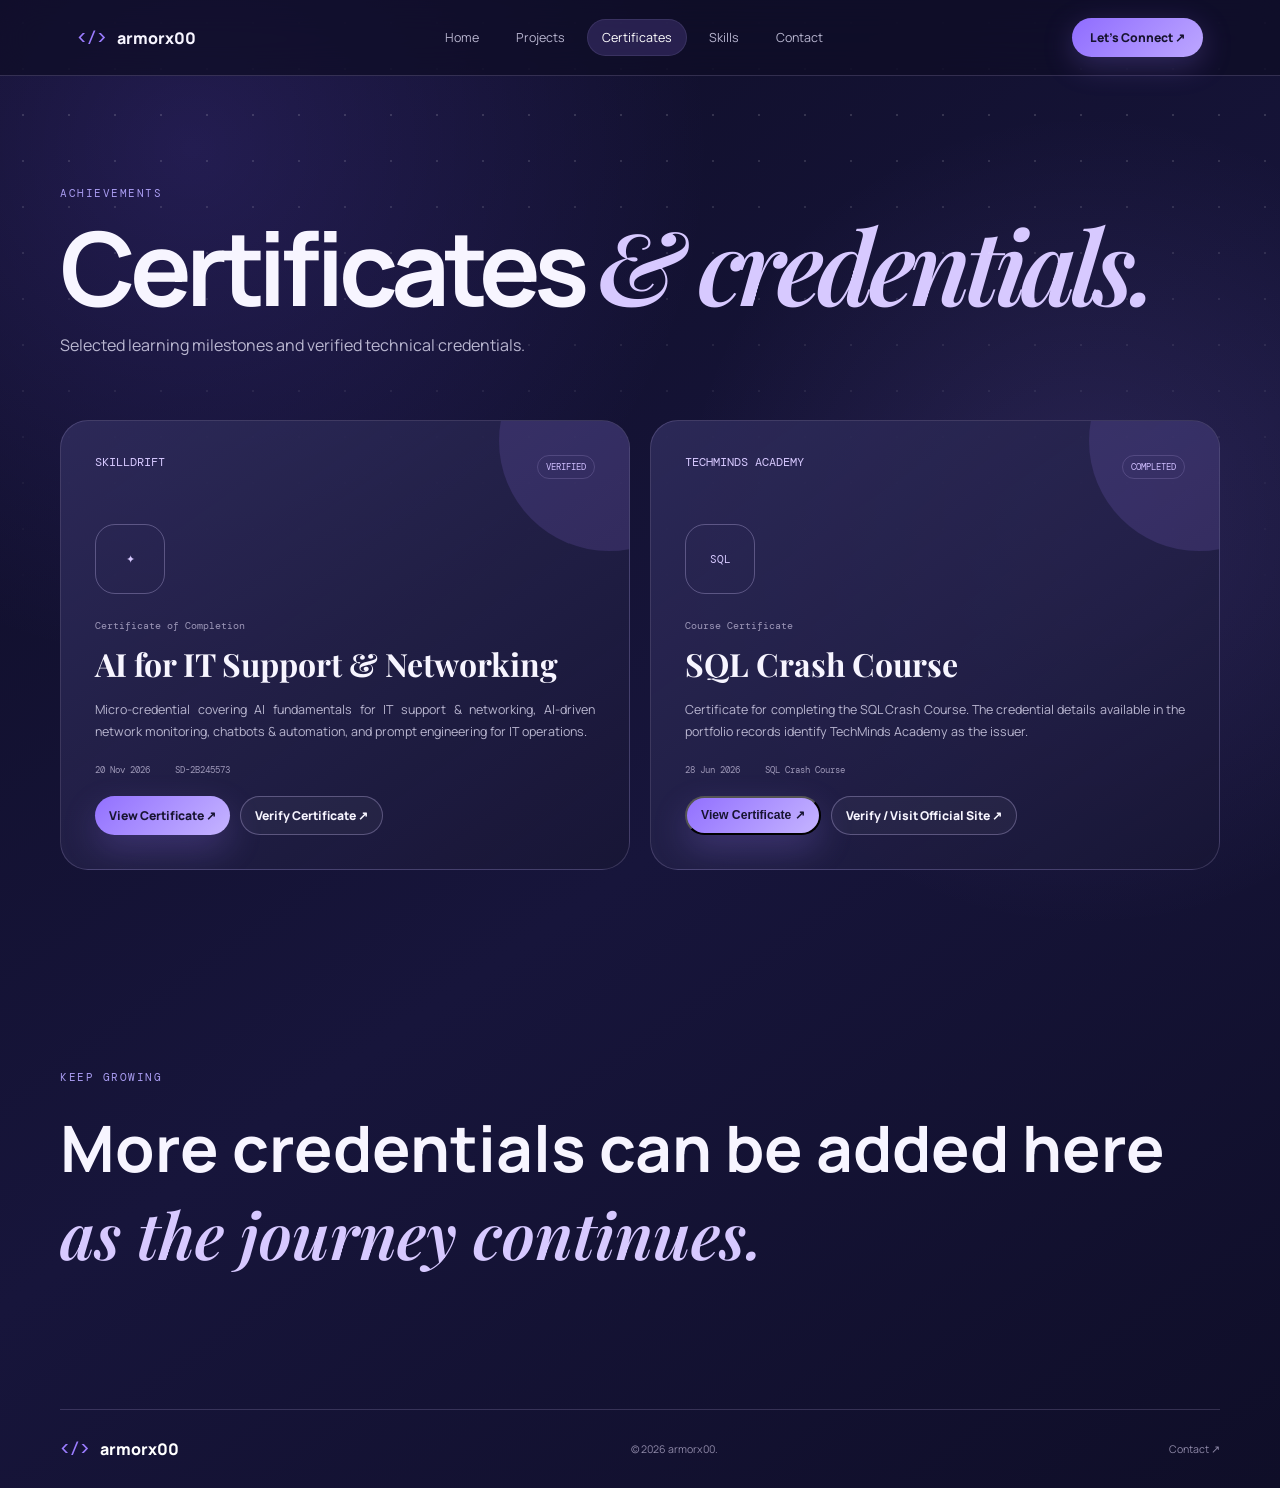
==== certificates.html @ 74522309 "Connect certificate preview to image file" ====
<!DOCTYPE html>
<html lang="en"><head><meta charset="UTF-8"><meta name="viewport" content="width=device-width, initial-scale=1.0"><title>Certificates — armorx00</title><link rel="preconnect" href="https://fonts.googleapis.com"><link rel="preconnect" href="https://fonts.gstatic.com" crossorigin><link href="https://fonts.googleapis.com/css2?family=DM+Mono:wght@400;500&family=Manrope:wght@400;500;600;700;800&family=Playfair+Display:wght@600;700&display=swap" rel="stylesheet"><link rel="stylesheet" href="style.css"><style>.cert-actions{display:flex;flex-wrap:wrap;gap:10px;margin-top:18px}.cert-actions .button{margin:0}</style></head>
<body><header class="site-header"><a class="brand" href="index.html"><span class="brand-mark">&lt;/&gt;</span><span>armorx00</span></a><button class="menu-toggle" aria-label="Open menu">☰</button><nav class="nav"><a href="index.html">Home</a><a href="projects.html">Projects</a><a class="active" href="certificates.html">Certificates</a><a href="skills.html">Skills</a><a href="contact.html">Contact</a></nav><a class="header-cta" href="contact.html">Let's Connect ↗</a></header>
<main><section class="page-hero page-shell"><div class="section-label">ACHIEVEMENTS</div><h1>Certificates <em>&amp; credentials.</em></h1><p>Selected learning milestones and verified technical credentials.</p></section>
<section class="cert-grid page-shell">
<article class="cert-card reveal"><div class="cert-brand">SKILLDRIFT <span>VERIFIED</span></div><div class="cert-seal">✦</div><small>Certificate of Completion</small><h2>AI for IT Support &amp; Networking</h2><p>Micro-credential covering AI fundamentals for IT support &amp; networking, AI-driven network monitoring, chatbots &amp; automation, and prompt engineering for IT operations.</p><div class="cert-meta"><span>20 Nov 2026</span><span>SD-2B245573</span></div><div class="cert-actions"><a class="button primary small" href="certificates/skilldrift-ai-it-support-networking.svg" target="_blank" rel="noopener">View Certificate ↗</a><a class="button ghost small" href="https://certificate.skilldrift.ai/verify/SD-2B245573" target="_blank" rel="noopener">Verify Certificate ↗</a></div></article>
<article class="cert-card reveal"><div class="cert-brand">TECHMINDS ACADEMY <span>COMPLETED</span></div><div class="cert-seal">SQL</div><small>Course Certificate</small><h2>SQL Crash Course</h2><p>Certificate for completing the SQL Crash Course. The credential details available in the portfolio records identify TechMinds Academy as the issuer.</p><div class="cert-meta"><span>28 Jun 2026</span><span>SQL Crash Course</span></div><div class="cert-actions"><button class="button primary small" type="button" onclick="alert('The original SQL certificate image is not stored in this repository yet. Please upload the certificate image to the portfolio repository to enable the image viewer.')">View Certificate ↗</button><a class="button ghost small" href="https://www.hackerrank.com/" target="_blank" rel="noopener">Verify / Visit Official Site ↗</a></div></article>
</section>
<section class="note page-shell reveal"><div class="section-label">KEEP GROWING</div><h2>More credentials can be added here<br><em>as the journey continues.</em></h2></section></main>
<footer class="footer"><a class="brand" href="index.html"><span class="brand-mark">&lt;/&gt;</span><span>armorx00</span></a><span>© 2026 armorx00.</span><a href="contact.html">Contact ↗</a></footer><script src="script.js"></script></body></html>
---- style.css ----
:root{--bg:#11102b;--bg2:#17163a;--panel:rgba(39,37,76,.58);--panel2:#222047;--text:#f7f5ff;--muted:#b9b6d0;--purple:#9b7cff;--lav:#d7c9ff;--line:rgba(215,201,255,.18);--shadow:0 24px 80px rgba(5,4,25,.35);--serif:"Playfair Display",serif;--sans:"Manrope",sans-serif;--mono:"DM Mono",monospace}*{box-sizing:border-box;margin:0;padding:0}html{scroll-behavior:smooth}body{font-family:var(--sans);color:var(--text);background:radial-gradient(circle at 15% 10%,rgba(122,92,255,.18),transparent 30%),radial-gradient(circle at 85% 35%,rgba(174,143,255,.12),transparent 28%),linear-gradient(145deg,#0e0d26 0%,#17153b 55%,#0f0e28 100%);min-height:100vh;overflow-x:hidden}body:before{content:"";position:fixed;inset:0;pointer-events:none;opacity:.25;background-image:radial-gradient(circle,rgba(255,255,255,.7) 1px,transparent 1px);background-size:46px 46px;mask-image:linear-gradient(to bottom,black,transparent 70%)}a{color:inherit;text-decoration:none}.site-header{position:sticky;top:0;z-index:50;height:76px;padding:0 clamp(22px,6vw,86px);display:flex;align-items:center;justify-content:space-between;background:rgba(14,13,38,.72);backdrop-filter:blur(20px);border-bottom:1px solid var(--line)}.brand{display:flex;gap:10px;align-items:center;font-weight:800;font-size:1rem}.brand-mark{color:var(--purple);font-family:var(--mono);font-weight:500}.nav{display:flex;gap:7px;align-items:center}.nav a{padding:10px 15px;border-radius:999px;font-size:.78rem;color:var(--muted);transition:.25s}.nav a:hover,.nav a.active{color:#fff;background:rgba(157,124,255,.18);box-shadow:inset 0 0 0 1px rgba(215,201,255,.1)}.header-cta{font-size:.76rem;padding:11px 18px;border-radius:999px;background:linear-gradient(135deg,#8f6cff,#bda7ff);color:#16132f;font-weight:800;box-shadow:0 8px 30px rgba(155,124,255,.25)}.menu-toggle{display:none;background:none;border:0;color:white;font-size:1.3rem}.page-shell{width:min(1160px,calc(100% - 44px));margin-inline:auto}.hero{min-height:calc(100vh - 76px);display:grid;grid-template-columns:1fr .9fr;align-items:center;gap:70px;padding-block:80px;position:relative}.eyebrow,.section-label{font-family:var(--mono);letter-spacing:.14em;color:#a99cf1;font-size:.68rem}.hero h1{font-size:clamp(4rem,8vw,7.2rem);line-height:.86;letter-spacing:-.07em;margin:20px 0}.hero h1 span{color:#fff}.hero h1 em,.page-hero h1 em,h2 em{font-family:var(--serif);font-style:italic;color:var(--lav);font-weight:600}.role{font-size:1.05rem;font-weight:700;margin-bottom:18px}.role span{color:var(--purple);padding:0 8px}.lead{max-width:570px;color:var(--muted);line-height:1.8;font-size:.95rem;text-align:justify}.actions{display:flex;gap:12px;margin-top:28px}.button{display:inline-flex;align-items:center;justify-content:center;gap:8px;padding:13px 20px;border-radius:999px;font-size:.76rem;font-weight:800}.button.primary{background:linear-gradient(135deg,#9270ff,#c5b4ff);color:#171431;box-shadow:0 14px 35px rgba(155,124,255,.24)}.button.ghost{border:1px solid rgba(215,201,255,.3);background:rgba(255,255,255,.04)}.button.small{padding:10px 14px}.social-row{display:flex;gap:20px;margin-top:32px;font-family:var(--mono);font-size:.68rem;color:#9f9ab8}.social-row a:hover{color:var(--lav)}.hero-visual{position:relative;min-height:620px;display:flex;align-items:center;justify-content:center}.photo-frame{width:min(430px,82%);aspect-ratio:3/4;border-radius:48% 48% 18% 18%;position:relative;overflow:hidden;border:1px solid rgba(215,201,255,.3);background:#27244c;box-shadow:var(--shadow);z-index:2}.photo-frame:after{content:"";position:absolute;inset:0;background:linear-gradient(180deg,transparent 55%,rgba(17,16,43,.35));}.photo-frame img{width:100%;height:100%;object-fit:cover;display:block}.photo-glow{position:absolute;inset:-15%;background:radial-gradient(circle,rgba(164,131,255,.5),transparent 58%);filter:blur(30px);z-index:-1}.code-card{position:absolute;right:0;bottom:80px;width:320px;padding:20px;background:rgba(22,21,53,.92);border:1px solid rgba(157,124,255,.55);border-radius:18px;box-shadow:var(--shadow);z-index:3}.window-dots{display:flex;gap:6px;margin-bottom:14px}.window-dots i{width:7px;height:7px;border-radius:50%;background:#8f87ae}.code-card pre{font-family:var(--mono);font-size:.65rem;line-height:1.8;color:#b9b6d0;white-space:pre-wrap}.code-card pre span{color:#a98cff}.code-card pre b{color:#d9cfff;font-weight:500}.decor{position:absolute;border:1px solid rgba(187,160,255,.35);border-radius:50%;z-index:1}.decor-a{width:180px;height:180px;left:3%;top:12%}.decor-b{width:100px;height:100px;right:5%;top:10%}.stats{display:grid;grid-template-columns:repeat(4,1fr);border:1px solid var(--line);background:rgba(36,34,72,.52);border-radius:22px;padding:23px 30px;box-shadow:var(--shadow)}.stats div{padding:4px 25px;border-right:1px solid var(--line)}.stats div:last-child{border:0}.stats strong{display:block;font-size:1.8rem;color:#fff}.stats span{font-size:.7rem;color:var(--muted)}.intro,.feature,.cta-band{padding-block:130px}.intro-grid{display:grid;grid-template-columns:.9fr 1.1fr;gap:80px;margin-top:38px}.intro h2,.section-heading h2{font-size:clamp(2.5rem,5vw,4.6rem);line-height:1;letter-spacing:-.05em}.copy{max-width:650px}.copy p{color:var(--muted);line-height:1.9;margin-bottom:18px;text-align:justify}.text-link{font-family:var(--mono);font-size:.7rem;color:var(--lav);display:inline-block;margin-top:10px}.section-heading{display:flex;justify-content:space-between;align-items:end;margin:25px 0 30px}.project-preview-grid{display:grid;grid-template-columns:1.2fr 1fr 1fr;gap:15px}.project-card{position:relative;min-height:290px;padding:26px;border:1px solid var(--line);border-radius:25px;background:linear-gradient(145deg,rgba(43,40,83,.8),rgba(27,25,59,.6));display:flex;flex-direction:column;justify-content:space-between;overflow:hidden;transition:.3s}.project-card:hover,.project-large:hover,.cert-card:hover,.skill-box:hover{transform:translateY(-5px);border-color:rgba(183,153,255,.5)}.project-card.featured{background:radial-gradient(circle at 90% 20%,rgba(143,108,255,.22),transparent 35%),linear-gradient(145deg,rgba(48,44,94,.9),rgba(25,23,57,.75))}.project-icon,.project-symbol{font-family:var(--mono);font-size:1.8rem;color:var(--lav)}.project-card small,.project-main small{font-family:var(--mono);font-size:.6rem;color:#a59bd2;letter-spacing:.12em}.project-card h3{font-size:1.15rem;margin:10px 0}.project-card p,.project-large p{color:var(--muted);font-size:.8rem;line-height:1.7;text-align:justify}.circle-link{width:38px;height:38px;border:1px solid var(--line);border-radius:50%;display:grid;place-items:center;color:var(--lav);transition:.25s}.circle-link:hover{background:var(--lav);color:#171431}.project-card .circle-link{position:absolute;right:22px;top:22px}.cta-band{border-top:1px solid var(--line);border-bottom:1px solid var(--line);display:flex;align-items:end;justify-content:space-between;gap:30px}.cta-band h2{font-size:clamp(2.5rem,5vw,4.5rem);line-height:1}.page-hero{padding-top:110px;padding-bottom:60px}.page-hero h1{font-size:clamp(3.3rem,8vw,6.5rem);line-height:.9;letter-spacing:-.06em;margin:18px 0}.page-hero p{max-width:620px;color:var(--muted);line-height:1.8;text-align:justify}.projects-list{padding-bottom:120px}.project-large{display:grid;grid-template-columns:60px 90px 1fr 70px;gap:22px;align-items:center;padding:28px 20px;border-top:1px solid var(--line);transition:.3s}.project-large:last-child{border-bottom:1px solid var(--line)}.project-number{font-family:var(--mono);font-size:.68rem;color:#80799e}.project-symbol{font-size:2rem}.project-main h2{font-size:1.35rem;margin:7px 0}.project-action{justify-self:end}.tags{display:flex;flex-wrap:wrap;gap:6px;margin-top:15px}.tags span{font-family:var(--mono);font-size:.58rem;padding:6px 9px;border:1px solid var(--line);border-radius:999px;color:#c8c2dd}.cert-grid{display:grid;grid-template-columns:repeat(2,1fr);gap:20px;padding-bottom:120px}.cert-card{position:relative;min-height:430px;padding:34px;border:1px solid var(--line);border-radius:28px;background:linear-gradient(145deg,rgba(47,44,92,.88),rgba(24,22,53,.8));transition:.3s;overflow:hidden}.cert-card:after{content:"";position:absolute;width:220px;height:220px;border-radius:50%;background:rgba(160,129,255,.15);right:-90px;top:-90px}.cert-brand{font-family:var(--mono);font-size:.72rem;color:var(--lav);display:flex;justify-content:space-between}.cert-brand span{font-size:.55rem;border:1px solid var(--line);padding:5px 8px;border-radius:999px}.cert-seal{margin:45px 0 18px;width:70px;height:70px;border:1px solid rgba(215,201,255,.3);border-radius:20px;display:grid;place-items:center;color:var(--lav);font-family:var(--mono);font-size:.7rem}.cert-card small{color:#9d97b8;font-family:var(--mono);font-size:.6rem}.cert-card h2{font-family:var(--serif);font-size:2rem;margin:8px 0 14px}.cert-card p{color:var(--muted);font-size:.78rem;line-height:1.8;max-width:580px;text-align:justify}.cert-meta{display:flex;gap:25px;color:#9e98b8;font-family:var(--mono);font-size:.58rem;margin:20px 0}.note{padding:80px 0 130px}.note h2{font-size:clamp(2.4rem,5vw,4.4rem);margin-top:20px}.note p{max-width:650px;color:var(--muted);line-height:1.8;margin-top:18px;text-align:justify}.skills-layout{display:grid;grid-template-columns:1.4fr .7fr;gap:70px;padding-bottom:120px}.skill-grid{display:grid;grid-template-columns:repeat(3,1fr);gap:10px;margin-top:25px}.skill-box{min-height:100px;padding:18px;border:1px solid var(--line);border-radius:17px;background:rgba(39,37,76,.55);display:flex;flex-direction:column;justify-content:space-between;font-size:.76rem;transition:.25s}.skill-box span{font-family:var(--mono);color:var(--purple);font-size:.75rem}.hobby-list{margin-top:25px;display:grid;gap:10px}.hobby-list>div{padding:18px;border:1px solid var(--line);border-radius:17px;background:rgba(39,37,76,.45);display:grid;grid-template-columns:45px 1fr;align-items:center}.hobby-list span{grid-row:span 2;font-size:1.3rem}.hobby-list h3{font-size:.82rem}.hobby-list p{font-size:.68rem;color:var(--muted);margin-top:4px}.contact-layout{display:grid;grid-template-columns:minmax(280px,.7fr) minmax(0,1.5fr);gap:60px;padding-bottom:130px}.contact-copy{padding-top:25px}.contact-item{display:flex;gap:18px;margin-bottom:38px}.contact-item>span{width:38px;height:38px;border:1px solid var(--line);border-radius:50%;display:grid;place-items:center;color:var(--lav)}.contact-item small{font-family:var(--mono);font-size:.58rem;color:#9d96ba;display:block;margin-bottom:7px}.contact-item p,.contact-item a{font-size:.85rem;color:#e8e4f5}.form-card{border:1px solid var(--line);border-radius:25px;padding:28px;background:rgba(36,34,72,.55);width:100%;min-width:0}.form-card h2{font-family:var(--serif);font-size:2rem;margin-bottom:18px}.form-card iframe{display:block;width:100%;min-height:820px;height:820px;border:0;border-radius:15px;background:#fff}.footer{width:min(1160px,calc(100% - 44px));margin:auto;padding:28px 0;display:flex;justify-content:space-between;align-items:center;border-top:1px solid var(--line);font-size:.66rem;color:#8f89a8}.footer .brand{color:#fff}.reveal{opacity:0;transform:translateY(20px);transition:opacity .7s ease,transform .7s ease}.reveal.visible{opacity:1;transform:none}@media(max-width:900px){.page-shell{width:min(100% - 36px,1160px)}.site-header{padding-inline:22px}.nav{gap:0}.header-cta{display:none}.hero{grid-template-columns:1fr;min-height:auto;padding-block:80px}.hero-visual{min-height:520px}.stats{grid-template-columns:repeat(2,1fr);gap:12px}.stats div:nth-child(2){border-right:0}.stats div{padding:12px 18px}.intro-grid,.contact-layout,.skills-layout{grid-template-columns:1fr;gap:40px}.project-preview-grid{grid-template-columns:1fr 1fr}.cert-grid{grid-template-columns:1fr}.skill-grid{grid-template-columns:repeat(3,1fr)}}@media(max-width:680px){.page-shell{width:calc(100% - 28px)}.site-header{height:64px}.menu-toggle{display:block}.nav{position:absolute;top:64px;left:12px;right:12px;display:none;flex-direction:column;align-items:stretch;padding:10px;background:rgba(19,18,48,.97);border:1px solid var(--line);border-radius:18px;box-shadow:var(--shadow)}.nav.open{display:flex}.nav a{text-align:center}.hero{padding-top:60px}.hero h1{font-size:clamp(3.3rem,18vw,5.2rem)}.hero-visual{min-height:450px}.photo-frame{width:72%;}.code-card{width:240px;right:-5px;bottom:45px}.code-card pre{font-size:.52rem}.decor-a{width:120px;height:120px}.decor-b{width:70px;height:70px}.stats{grid-template-columns:1fr 1fr;padding:16px}.stats div{border-right:0;border-bottom:1px solid var(--line)}.stats div:nth-last-child(-n+2){border-bottom:0}.intro,.feature,.cta-band{padding-block:90px}.intro-grid{gap:25px}.section-heading{align-items:start;flex-direction:column;gap:15px}.project-preview-grid{grid-template-columns:1fr}.cta-band{align-items:start;flex-direction:column}.page-hero{padding-top:75px}.project-large{grid-template-columns:35px 55px 1fr 40px;gap:12px;padding:22px 4px}.project-main h2{font-size:1.05rem}.project-main p{font-size:.72rem}.project-symbol{font-size:1.4rem}.skill-grid{grid-template-columns:repeat(2,1fr)}.footer{flex-wrap:wrap;gap:12px}.footer>span{order:3;width:100%;text-align:center}}@media(max-width:430px){.page-shell{width:min(100% - 28px,1160px)}.hero-visual{min-height:400px}.photo-frame{width:82%}.code-card{width:210px;right:-12px}.actions{flex-direction:column;align-items:stretch}.button{width:100%}.project-large{grid-template-columns:28px 42px 1fr}.project-action{display:none}.skill-grid{grid-template-columns:1fr 1fr}.cert-card{padding:24px}.cert-card h2{font-size:1.65rem}.contact-layout{gap:20px}.form-card{padding:16px}.form-card iframe{min-height:860px;height:860px}}
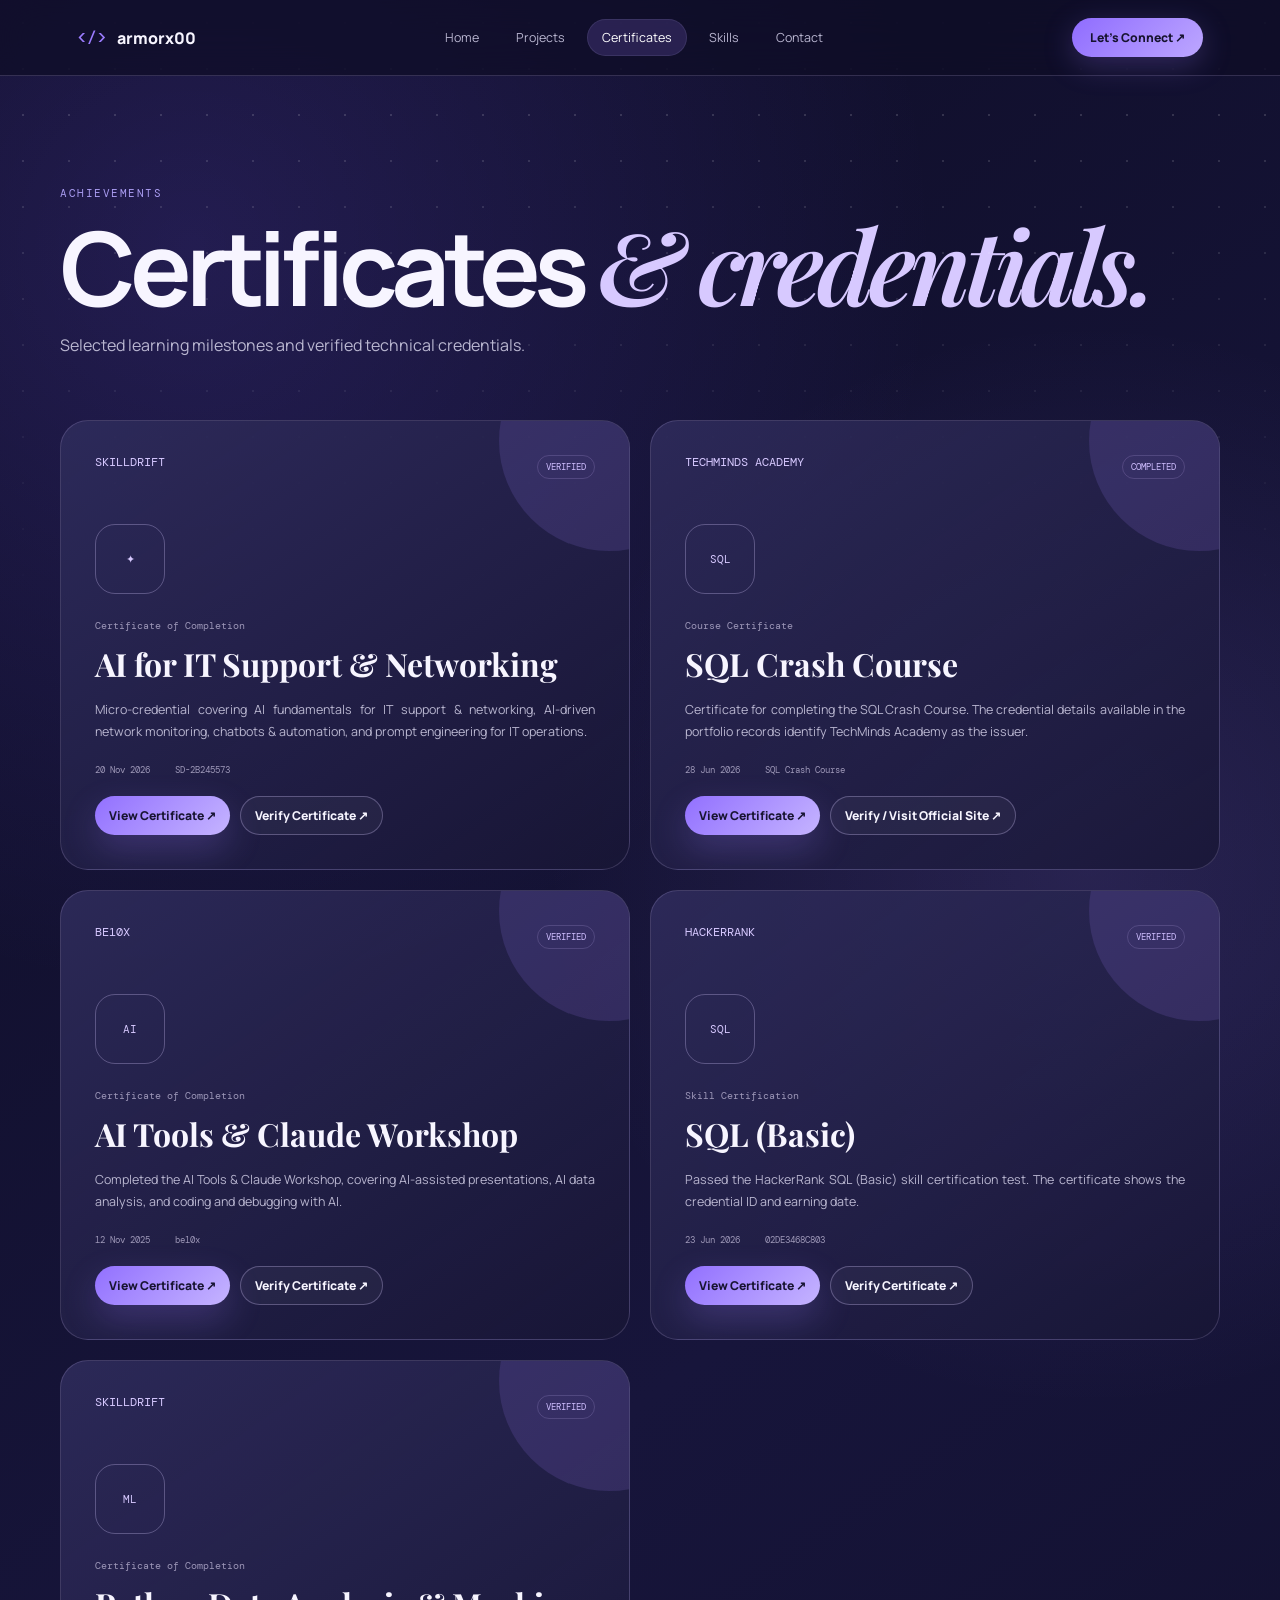
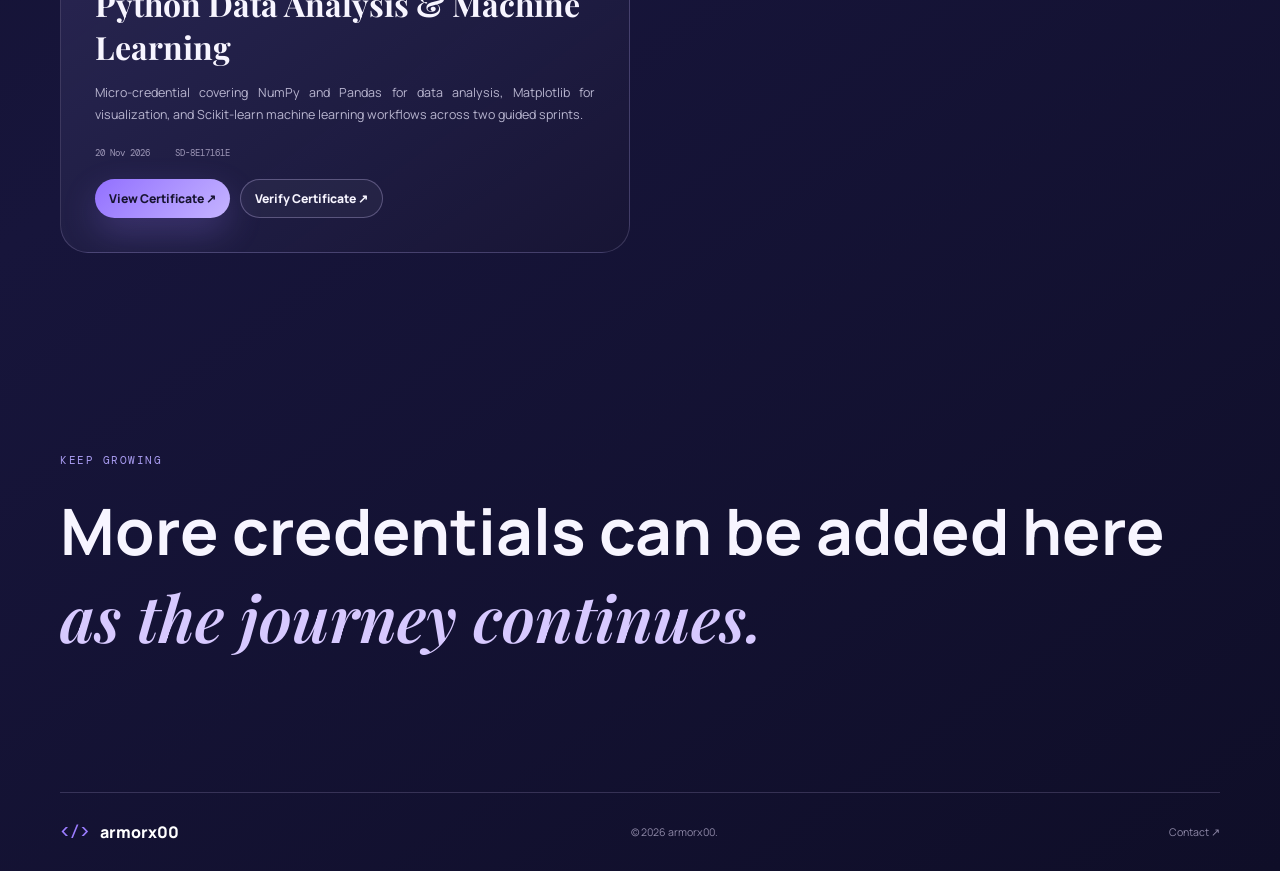
==== commit 53ee1abe: "Add new verified certificates and verification links" ====
--- a/certificates.html
+++ b/certificates.html
@@ -4,7 +4,10 @@
 <main><section class="page-hero page-shell"><div class="section-label">ACHIEVEMENTS</div><h1>Certificates <em>&amp; credentials.</em></h1><p>Selected learning milestones and verified technical credentials.</p></section>
 <section class="cert-grid page-shell">
 <article class="cert-card reveal"><div class="cert-brand">SKILLDRIFT <span>VERIFIED</span></div><div class="cert-seal">✦</div><small>Certificate of Completion</small><h2>AI for IT Support &amp; Networking</h2><p>Micro-credential covering AI fundamentals for IT support &amp; networking, AI-driven network monitoring, chatbots &amp; automation, and prompt engineering for IT operations.</p><div class="cert-meta"><span>20 Nov 2026</span><span>SD-2B245573</span></div><div class="cert-actions"><a class="button primary small" href="certificates/skilldrift-ai-it-support-networking.svg" target="_blank" rel="noopener">View Certificate ↗</a><a class="button ghost small" href="https://certificate.skilldrift.ai/verify/SD-2B245573" target="_blank" rel="noopener">Verify Certificate ↗</a></div></article>
-<article class="cert-card reveal"><div class="cert-brand">TECHMINDS ACADEMY <span>COMPLETED</span></div><div class="cert-seal">SQL</div><small>Course Certificate</small><h2>SQL Crash Course</h2><p>Certificate for completing the SQL Crash Course. The credential details available in the portfolio records identify TechMinds Academy as the issuer.</p><div class="cert-meta"><span>28 Jun 2026</span><span>SQL Crash Course</span></div><div class="cert-actions"><button class="button primary small" type="button" onclick="alert('The original SQL certificate image is not stored in this repository yet. Please upload the certificate image to the portfolio repository to enable the image viewer.')">View Certificate ↗</button><a class="button ghost small" href="https://www.hackerrank.com/" target="_blank" rel="noopener">Verify / Visit Official Site ↗</a></div></article>
-</section>
+<article class="cert-card reveal"><div class="cert-brand">TECHMINDS ACADEMY <span>COMPLETED</span></div><div class="cert-seal">SQL</div><small>Course Certificate</small><h2>SQL Crash Course</h2><p>Certificate for completing the SQL Crash Course. The credential details available in the portfolio records identify TechMinds Academy as the issuer.</p><div class="cert-meta"><span>28 Jun 2026</span><span>SQL Crash Course</span></div><div class="cert-actions"><a class="button primary small" href="https://www.hackerrank.com/" target="_blank" rel="noopener">View Certificate ↗</a><a class="button ghost small" href="https://www.hackerrank.com/" target="_blank" rel="noopener">Verify / Visit Official Site ↗</a></div></article>
+
+<article class="cert-card reveal"><div class="cert-brand">BE10X <span>VERIFIED</span></div><div class="cert-seal">AI</div><small>Certificate of Completion</small><h2>AI Tools &amp; Claude Workshop</h2><p>Completed the AI Tools &amp; Claude Workshop, covering AI-assisted presentations, AI data analysis, and coding and debugging with AI.</p><div class="cert-meta"><span>12 Nov 2025</span><span>be10x</span></div><div class="cert-actions"><a class="button primary small" href="https://certx.in/certificate/0270772f-3809-4400-b29b-1e1c61cd0997780727" target="_blank" rel="noopener">View Certificate ↗</a><a class="button ghost small" href="https://certx.in/certificate/0270772f-3809-4400-b29b-1e1c61cd0997780727" target="_blank" rel="noopener">Verify Certificate ↗</a></div></article>
+<article class="cert-card reveal"><div class="cert-brand">HACKERRANK <span>VERIFIED</span></div><div class="cert-seal">SQL</div><small>Skill Certification</small><h2>SQL (Basic)</h2><p>Passed the HackerRank SQL (Basic) skill certification test. The certificate shows the credential ID and earning date.</p><div class="cert-meta"><span>23 Jun 2026</span><span>02DE3468C803</span></div><div class="cert-actions"><a class="button primary small" href="https://www.hackerrank.com/" target="_blank" rel="noopener">View Certificate ↗</a><a class="button ghost small" href="https://www.hackerrank.com/" target="_blank" rel="noopener">Verify Certificate ↗</a></div></article>
+<article class="cert-card reveal"><div class="cert-brand">SKILLDRIFT <span>VERIFIED</span></div><div class="cert-seal">ML</div><small>Certificate of Completion</small><h2>Python Data Analysis &amp; Machine Learning</h2><p>Micro-credential covering NumPy and Pandas for data analysis, Matplotlib for visualization, and Scikit-learn machine learning workflows across two guided sprints.</p><div class="cert-meta"><span>20 Nov 2026</span><span>SD-8E17161E</span></div><div class="cert-actions"><a class="button primary small" href="https://certificate.skilldrift.ai/verify/SD-8E17161E" target="_blank" rel="noopener">View Certificate ↗</a><a class="button ghost small" href="https://certificate.skilldrift.ai/verify/SD-8E17161E" target="_blank" rel="noopener">Verify Certificate ↗</a></div></article></section>
 <section class="note page-shell reveal"><div class="section-label">KEEP GROWING</div><h2>More credentials can be added here<br><em>as the journey continues.</em></h2></section></main>
 <footer class="footer"><a class="brand" href="index.html"><span class="brand-mark">&lt;/&gt;</span><span>armorx00</span></a><span>© 2026 armorx00.</span><a href="contact.html">Contact ↗</a></footer><script src="script.js"></script></body></html>
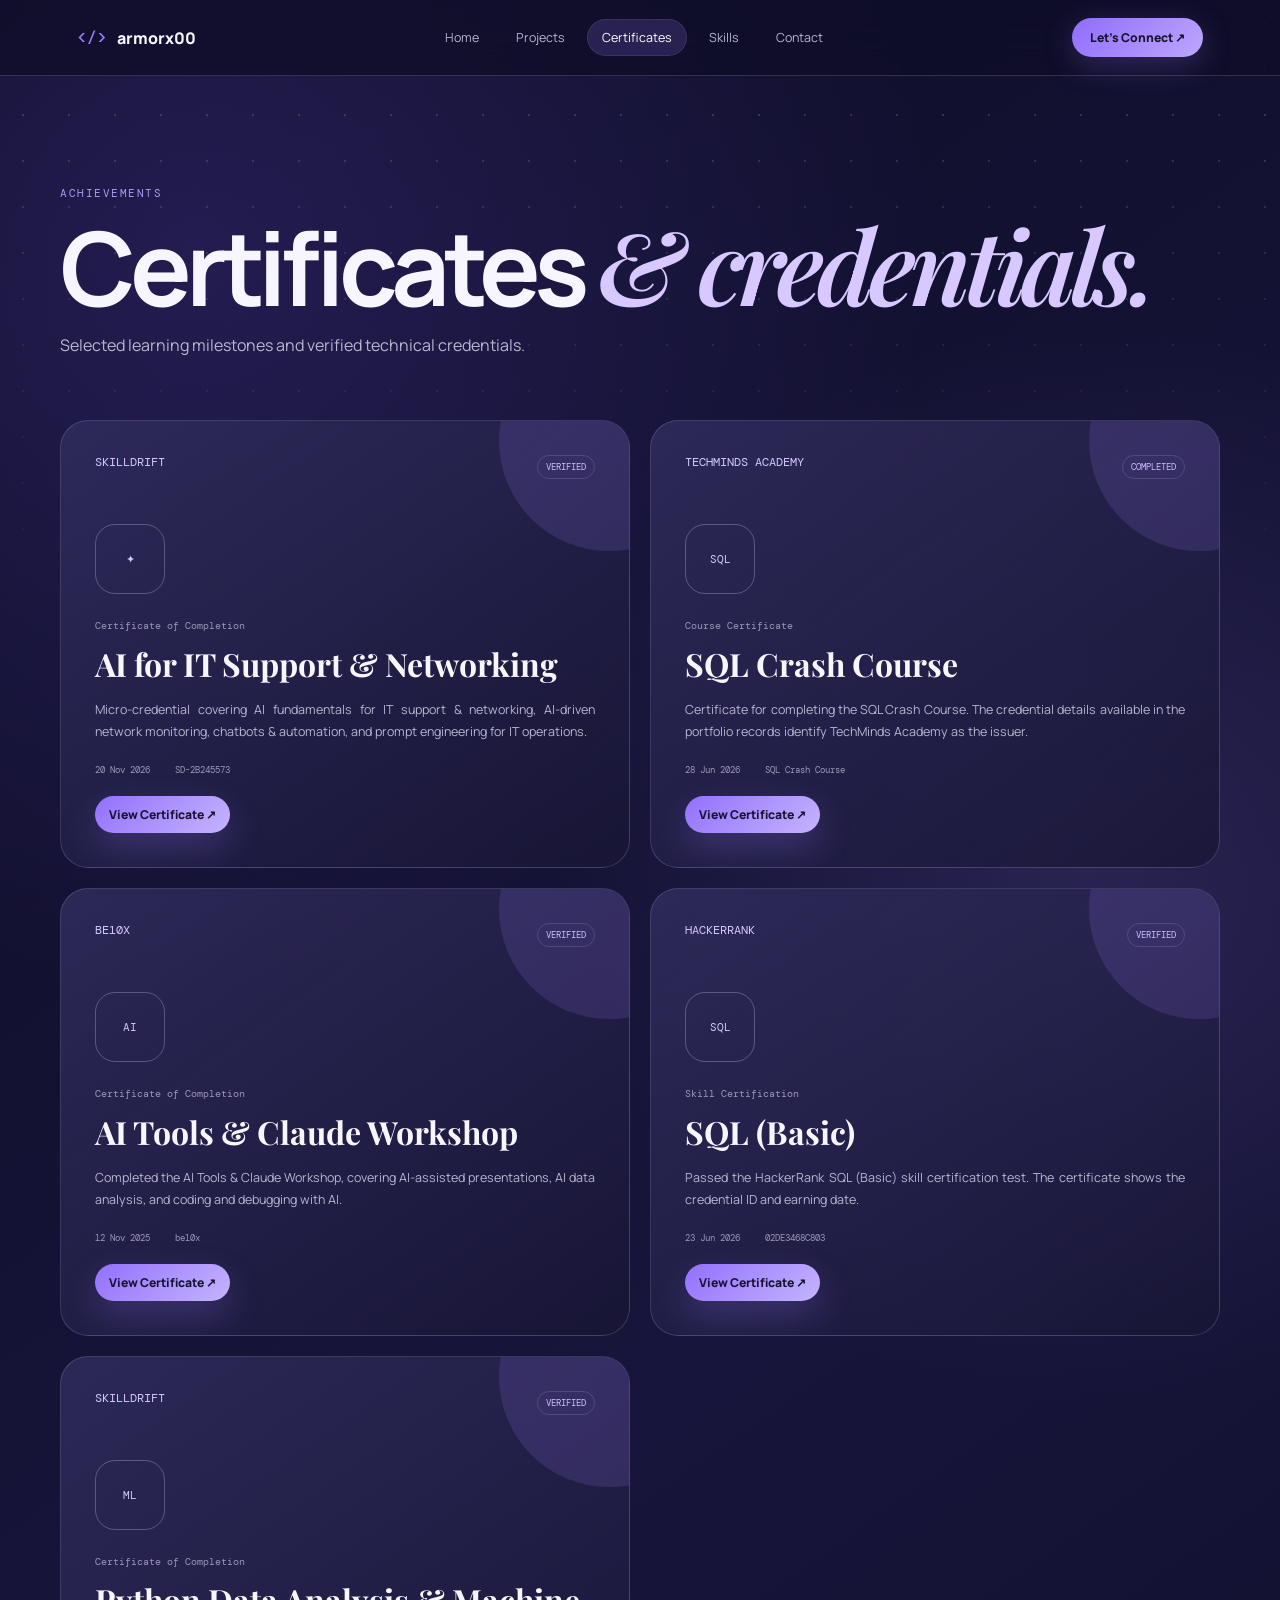
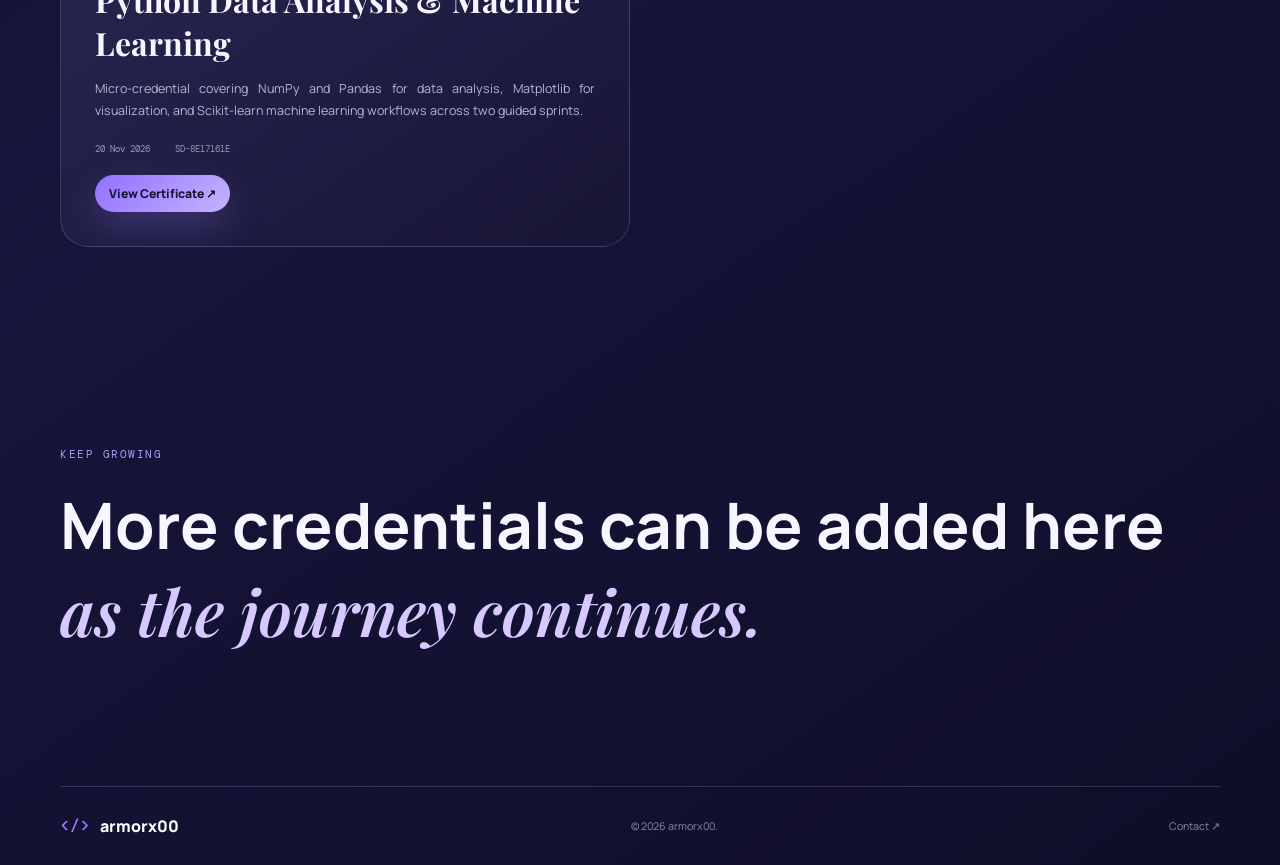
==== commit cca973ce: "Open certificate PDFs directly and remove verification buttons" ====
--- a/certificates.html
+++ b/certificates.html
@@ -3,11 +3,11 @@
 <body><header class="site-header"><a class="brand" href="index.html"><span class="brand-mark">&lt;/&gt;</span><span>armorx00</span></a><button class="menu-toggle" aria-label="Open menu">☰</button><nav class="nav"><a href="index.html">Home</a><a href="projects.html">Projects</a><a class="active" href="certificates.html">Certificates</a><a href="skills.html">Skills</a><a href="contact.html">Contact</a></nav><a class="header-cta" href="contact.html">Let's Connect ↗</a></header>
 <main><section class="page-hero page-shell"><div class="section-label">ACHIEVEMENTS</div><h1>Certificates <em>&amp; credentials.</em></h1><p>Selected learning milestones and verified technical credentials.</p></section>
 <section class="cert-grid page-shell">
-<article class="cert-card reveal"><div class="cert-brand">SKILLDRIFT <span>VERIFIED</span></div><div class="cert-seal">✦</div><small>Certificate of Completion</small><h2>AI for IT Support &amp; Networking</h2><p>Micro-credential covering AI fundamentals for IT support &amp; networking, AI-driven network monitoring, chatbots &amp; automation, and prompt engineering for IT operations.</p><div class="cert-meta"><span>20 Nov 2026</span><span>SD-2B245573</span></div><div class="cert-actions"><a class="button primary small" href="certificates/skilldrift-ai-it-support-networking.svg" target="_blank" rel="noopener">View Certificate ↗</a><a class="button ghost small" href="https://certificate.skilldrift.ai/verify/SD-2B245573" target="_blank" rel="noopener">Verify Certificate ↗</a></div></article>
-<article class="cert-card reveal"><div class="cert-brand">TECHMINDS ACADEMY <span>COMPLETED</span></div><div class="cert-seal">SQL</div><small>Course Certificate</small><h2>SQL Crash Course</h2><p>Certificate for completing the SQL Crash Course. The credential details available in the portfolio records identify TechMinds Academy as the issuer.</p><div class="cert-meta"><span>28 Jun 2026</span><span>SQL Crash Course</span></div><div class="cert-actions"><a class="button primary small" href="https://www.hackerrank.com/" target="_blank" rel="noopener">View Certificate ↗</a><a class="button ghost small" href="https://www.hackerrank.com/" target="_blank" rel="noopener">Verify / Visit Official Site ↗</a></div></article>
+<article class="cert-card reveal"><div class="cert-brand">SKILLDRIFT <span>VERIFIED</span></div><div class="cert-seal">✦</div><small>Certificate of Completion</small><h2>AI for IT Support &amp; Networking</h2><p>Micro-credential covering AI fundamentals for IT support &amp; networking, AI-driven network monitoring, chatbots &amp; automation, and prompt engineering for IT operations.</p><div class="cert-meta"><span>20 Nov 2026</span><span>SD-2B245573</span></div><div class="cert-actions"><a class="button primary small" href="AI%20for%20support.pdf" target="_blank" rel="noopener">View Certificate ↗</a></div></article>
+<article class="cert-card reveal"><div class="cert-brand">TECHMINDS ACADEMY <span>COMPLETED</span></div><div class="cert-seal">SQL</div><small>Course Certificate</small><h2>SQL Crash Course</h2><p>Certificate for completing the SQL Crash Course. The credential details available in the portfolio records identify TechMinds Academy as the issuer.</p><div class="cert-meta"><span>28 Jun 2026</span><span>SQL Crash Course</span></div><div class="cert-actions"><a class="button primary small" href="1795200356835.pdf" target="_blank" rel="noopener">View Certificate ↗</a></div></article>
 
-<article class="cert-card reveal"><div class="cert-brand">BE10X <span>VERIFIED</span></div><div class="cert-seal">AI</div><small>Certificate of Completion</small><h2>AI Tools &amp; Claude Workshop</h2><p>Completed the AI Tools &amp; Claude Workshop, covering AI-assisted presentations, AI data analysis, and coding and debugging with AI.</p><div class="cert-meta"><span>12 Nov 2025</span><span>be10x</span></div><div class="cert-actions"><a class="button primary small" href="https://certx.in/certificate/0270772f-3809-4400-b29b-1e1c61cd0997780727" target="_blank" rel="noopener">View Certificate ↗</a><a class="button ghost small" href="https://certx.in/certificate/0270772f-3809-4400-b29b-1e1c61cd0997780727" target="_blank" rel="noopener">Verify Certificate ↗</a></div></article>
-<article class="cert-card reveal"><div class="cert-brand">HACKERRANK <span>VERIFIED</span></div><div class="cert-seal">SQL</div><small>Skill Certification</small><h2>SQL (Basic)</h2><p>Passed the HackerRank SQL (Basic) skill certification test. The certificate shows the credential ID and earning date.</p><div class="cert-meta"><span>23 Jun 2026</span><span>02DE3468C803</span></div><div class="cert-actions"><a class="button primary small" href="https://www.hackerrank.com/" target="_blank" rel="noopener">View Certificate ↗</a><a class="button ghost small" href="https://www.hackerrank.com/" target="_blank" rel="noopener">Verify Certificate ↗</a></div></article>
-<article class="cert-card reveal"><div class="cert-brand">SKILLDRIFT <span>VERIFIED</span></div><div class="cert-seal">ML</div><small>Certificate of Completion</small><h2>Python Data Analysis &amp; Machine Learning</h2><p>Micro-credential covering NumPy and Pandas for data analysis, Matplotlib for visualization, and Scikit-learn machine learning workflows across two guided sprints.</p><div class="cert-meta"><span>20 Nov 2026</span><span>SD-8E17161E</span></div><div class="cert-actions"><a class="button primary small" href="https://certificate.skilldrift.ai/verify/SD-8E17161E" target="_blank" rel="noopener">View Certificate ↗</a><a class="button ghost small" href="https://certificate.skilldrift.ai/verify/SD-8E17161E" target="_blank" rel="noopener">Verify Certificate ↗</a></div></article></section>
+<article class="cert-card reveal"><div class="cert-brand">BE10X <span>VERIFIED</span></div><div class="cert-seal">AI</div><small>Certificate of Completion</small><h2>AI Tools &amp; Claude Workshop</h2><p>Completed the AI Tools &amp; Claude Workshop, covering AI-assisted presentations, AI data analysis, and coding and debugging with AI.</p><div class="cert-meta"><span>12 Nov 2025</span><span>be10x</span></div><div class="cert-actions"><a class="button primary small" href="certificate.pdf" target="_blank" rel="noopener">View Certificate ↗</a></div></article>
+<article class="cert-card reveal"><div class="cert-brand">HACKERRANK <span>VERIFIED</span></div><div class="cert-seal">SQL</div><small>Skill Certification</small><h2>SQL (Basic)</h2><p>Passed the HackerRank SQL (Basic) skill certification test. The certificate shows the credential ID and earning date.</p><div class="cert-meta"><span>23 Jun 2026</span><span>02DE3468C803</span></div><div class="cert-actions"><a class="button primary small" href="1795200337825.pdf" target="_blank" rel="noopener">View Certificate ↗</a></div></article>
+<article class="cert-card reveal"><div class="cert-brand">SKILLDRIFT <span>VERIFIED</span></div><div class="cert-seal">ML</div><small>Certificate of Completion</small><h2>Python Data Analysis &amp; Machine Learning</h2><p>Micro-credential covering NumPy and Pandas for data analysis, Matplotlib for visualization, and Scikit-learn machine learning workflows across two guided sprints.</p><div class="cert-meta"><span>20 Nov 2026</span><span>SD-8E17161E</span></div><div class="cert-actions"><a class="button primary small" href="python%20certificate.pdf" target="_blank" rel="noopener">View Certificate ↗</a></div></article></section>
 <section class="note page-shell reveal"><div class="section-label">KEEP GROWING</div><h2>More credentials can be added here<br><em>as the journey continues.</em></h2></section></main>
 <footer class="footer"><a class="brand" href="index.html"><span class="brand-mark">&lt;/&gt;</span><span>armorx00</span></a><span>© 2026 armorx00.</span><a href="contact.html">Contact ↗</a></footer><script src="script.js"></script></body></html>
--- a/style.css
+++ b/style.css
@@ -1 +1,31 @@
-:root{--bg:#11102b;--bg2:#17163a;--panel:rgba(39,37,76,.58);--panel2:#222047;--text:#f7f5ff;--muted:#b9b6d0;--purple:#9b7cff;--lav:#d7c9ff;--line:rgba(215,201,255,.18);--shadow:0 24px 80px rgba(5,4,25,.35);--serif:"Playfair Display",serif;--sans:"Manrope",sans-serif;--mono:"DM Mono",monospace}*{box-sizing:border-box;margin:0;padding:0}html{scroll-behavior:smooth}body{font-family:var(--sans);color:var(--text);background:radial-gradient(circle at 15% 10%,rgba(122,92,255,.18),transparent 30%),radial-gradient(circle at 85% 35%,rgba(174,143,255,.12),transparent 28%),linear-gradient(145deg,#0e0d26 0%,#17153b 55%,#0f0e28 100%);min-height:100vh;overflow-x:hidden}body:before{content:"";position:fixed;inset:0;pointer-events:none;opacity:.25;background-image:radial-gradient(circle,rgba(255,255,255,.7) 1px,transparent 1px);background-size:46px 46px;mask-image:linear-gradient(to bottom,black,transparent 70%)}a{color:inherit;text-decoration:none}.site-header{position:sticky;top:0;z-index:50;height:76px;padding:0 clamp(22px,6vw,86px);display:flex;align-items:center;justify-content:space-between;background:rgba(14,13,38,.72);backdrop-filter:blur(20px);border-bottom:1px solid var(--line)}.brand{display:flex;gap:10px;align-items:center;font-weight:800;font-size:1rem}.brand-mark{color:var(--purple);font-family:var(--mono);font-weight:500}.nav{display:flex;gap:7px;align-items:center}.nav a{padding:10px 15px;border-radius:999px;font-size:.78rem;color:var(--muted);transition:.25s}.nav a:hover,.nav a.active{color:#fff;background:rgba(157,124,255,.18);box-shadow:inset 0 0 0 1px rgba(215,201,255,.1)}.header-cta{font-size:.76rem;padding:11px 18px;border-radius:999px;background:linear-gradient(135deg,#8f6cff,#bda7ff);color:#16132f;font-weight:800;box-shadow:0 8px 30px rgba(155,124,255,.25)}.menu-toggle{display:none;background:none;border:0;color:white;font-size:1.3rem}.page-shell{width:min(1160px,calc(100% - 44px));margin-inline:auto}.hero{min-height:calc(100vh - 76px);display:grid;grid-template-columns:1fr .9fr;align-items:center;gap:70px;padding-block:80px;position:relative}.eyebrow,.section-label{font-family:var(--mono);letter-spacing:.14em;color:#a99cf1;font-size:.68rem}.hero h1{font-size:clamp(4rem,8vw,7.2rem);line-height:.86;letter-spacing:-.07em;margin:20px 0}.hero h1 span{color:#fff}.hero h1 em,.page-hero h1 em,h2 em{font-family:var(--serif);font-style:italic;color:var(--lav);font-weight:600}.role{font-size:1.05rem;font-weight:700;margin-bottom:18px}.role span{color:var(--purple);padding:0 8px}.lead{max-width:570px;color:var(--muted);line-height:1.8;font-size:.95rem;text-align:justify}.actions{display:flex;gap:12px;margin-top:28px}.button{display:inline-flex;align-items:center;justify-content:center;gap:8px;padding:13px 20px;border-radius:999px;font-size:.76rem;font-weight:800}.button.primary{background:linear-gradient(135deg,#9270ff,#c5b4ff);color:#171431;box-shadow:0 14px 35px rgba(155,124,255,.24)}.button.ghost{border:1px solid rgba(215,201,255,.3);background:rgba(255,255,255,.04)}.button.small{padding:10px 14px}.social-row{display:flex;gap:20px;margin-top:32px;font-family:var(--mono);font-size:.68rem;color:#9f9ab8}.social-row a:hover{color:var(--lav)}.hero-visual{position:relative;min-height:620px;display:flex;align-items:center;justify-content:center}.photo-frame{width:min(430px,82%);aspect-ratio:3/4;border-radius:48% 48% 18% 18%;position:relative;overflow:hidden;border:1px solid rgba(215,201,255,.3);background:#27244c;box-shadow:var(--shadow);z-index:2}.photo-frame:after{content:"";position:absolute;inset:0;background:linear-gradient(180deg,transparent 55%,rgba(17,16,43,.35));}.photo-frame img{width:100%;height:100%;object-fit:cover;display:block}.photo-glow{position:absolute;inset:-15%;background:radial-gradient(circle,rgba(164,131,255,.5),transparent 58%);filter:blur(30px);z-index:-1}.code-card{position:absolute;right:0;bottom:80px;width:320px;padding:20px;background:rgba(22,21,53,.92);border:1px solid rgba(157,124,255,.55);border-radius:18px;box-shadow:var(--shadow);z-index:3}.window-dots{display:flex;gap:6px;margin-bottom:14px}.window-dots i{width:7px;height:7px;border-radius:50%;background:#8f87ae}.code-card pre{font-family:var(--mono);font-size:.65rem;line-height:1.8;color:#b9b6d0;white-space:pre-wrap}.code-card pre span{color:#a98cff}.code-card pre b{color:#d9cfff;font-weight:500}.decor{position:absolute;border:1px solid rgba(187,160,255,.35);border-radius:50%;z-index:1}.decor-a{width:180px;height:180px;left:3%;top:12%}.decor-b{width:100px;height:100px;right:5%;top:10%}.stats{display:grid;grid-template-columns:repeat(4,1fr);border:1px solid var(--line);background:rgba(36,34,72,.52);border-radius:22px;padding:23px 30px;box-shadow:var(--shadow)}.stats div{padding:4px 25px;border-right:1px solid var(--line)}.stats div:last-child{border:0}.stats strong{display:block;font-size:1.8rem;color:#fff}.stats span{font-size:.7rem;color:var(--muted)}.intro,.feature,.cta-band{padding-block:130px}.intro-grid{display:grid;grid-template-columns:.9fr 1.1fr;gap:80px;margin-top:38px}.intro h2,.section-heading h2{font-size:clamp(2.5rem,5vw,4.6rem);line-height:1;letter-spacing:-.05em}.copy{max-width:650px}.copy p{color:var(--muted);line-height:1.9;margin-bottom:18px;text-align:justify}.text-link{font-family:var(--mono);font-size:.7rem;color:var(--lav);display:inline-block;margin-top:10px}.section-heading{display:flex;justify-content:space-between;align-items:end;margin:25px 0 30px}.project-preview-grid{display:grid;grid-template-columns:1.2fr 1fr 1fr;gap:15px}.project-card{position:relative;min-height:290px;padding:26px;border:1px solid var(--line);border-radius:25px;background:linear-gradient(145deg,rgba(43,40,83,.8),rgba(27,25,59,.6));display:flex;flex-direction:column;justify-content:space-between;overflow:hidden;transition:.3s}.project-card:hover,.project-large:hover,.cert-card:hover,.skill-box:hover{transform:translateY(-5px);border-color:rgba(183,153,255,.5)}.project-card.featured{background:radial-gradient(circle at 90% 20%,rgba(143,108,255,.22),transparent 35%),linear-gradient(145deg,rgba(48,44,94,.9),rgba(25,23,57,.75))}.project-icon,.project-symbol{font-family:var(--mono);font-size:1.8rem;color:var(--lav)}.project-card small,.project-main small{font-family:var(--mono);font-size:.6rem;color:#a59bd2;letter-spacing:.12em}.project-card h3{font-size:1.15rem;margin:10px 0}.project-card p,.project-large p{color:var(--muted);font-size:.8rem;line-height:1.7;text-align:justify}.circle-link{width:38px;height:38px;border:1px solid var(--line);border-radius:50%;display:grid;place-items:center;color:var(--lav);transition:.25s}.circle-link:hover{background:var(--lav);color:#171431}.project-card .circle-link{position:absolute;right:22px;top:22px}.cta-band{border-top:1px solid var(--line);border-bottom:1px solid var(--line);display:flex;align-items:end;justify-content:space-between;gap:30px}.cta-band h2{font-size:clamp(2.5rem,5vw,4.5rem);line-height:1}.page-hero{padding-top:110px;padding-bottom:60px}.page-hero h1{font-size:clamp(3.3rem,8vw,6.5rem);line-height:.9;letter-spacing:-.06em;margin:18px 0}.page-hero p{max-width:620px;color:var(--muted);line-height:1.8;text-align:justify}.projects-list{padding-bottom:120px}.project-large{display:grid;grid-template-columns:60px 90px 1fr 70px;gap:22px;align-items:center;padding:28px 20px;border-top:1px solid var(--line);transition:.3s}.project-large:last-child{border-bottom:1px solid var(--line)}.project-number{font-family:var(--mono);font-size:.68rem;color:#80799e}.project-symbol{font-size:2rem}.project-main h2{font-size:1.35rem;margin:7px 0}.project-action{justify-self:end}.tags{display:flex;flex-wrap:wrap;gap:6px;margin-top:15px}.tags span{font-family:var(--mono);font-size:.58rem;padding:6px 9px;border:1px solid var(--line);border-radius:999px;color:#c8c2dd}.cert-grid{display:grid;grid-template-columns:repeat(2,1fr);gap:20px;padding-bottom:120px}.cert-card{position:relative;min-height:430px;padding:34px;border:1px solid var(--line);border-radius:28px;background:linear-gradient(145deg,rgba(47,44,92,.88),rgba(24,22,53,.8));transition:.3s;overflow:hidden}.cert-card:after{content:"";position:absolute;width:220px;height:220px;border-radius:50%;background:rgba(160,129,255,.15);right:-90px;top:-90px}.cert-brand{font-family:var(--mono);font-size:.72rem;color:var(--lav);display:flex;justify-content:space-between}.cert-brand span{font-size:.55rem;border:1px solid var(--line);padding:5px 8px;border-radius:999px}.cert-seal{margin:45px 0 18px;width:70px;height:70px;border:1px solid rgba(215,201,255,.3);border-radius:20px;display:grid;place-items:center;color:var(--lav);font-family:var(--mono);font-size:.7rem}.cert-card small{color:#9d97b8;font-family:var(--mono);font-size:.6rem}.cert-card h2{font-family:var(--serif);font-size:2rem;margin:8px 0 14px}.cert-card p{color:var(--muted);font-size:.78rem;line-height:1.8;max-width:580px;text-align:justify}.cert-meta{display:flex;gap:25px;color:#9e98b8;font-family:var(--mono);font-size:.58rem;margin:20px 0}.note{padding:80px 0 130px}.note h2{font-size:clamp(2.4rem,5vw,4.4rem);margin-top:20px}.note p{max-width:650px;color:var(--muted);line-height:1.8;margin-top:18px;text-align:justify}.skills-layout{display:grid;grid-template-columns:1.4fr .7fr;gap:70px;padding-bottom:120px}.skill-grid{display:grid;grid-template-columns:repeat(3,1fr);gap:10px;margin-top:25px}.skill-box{min-height:100px;padding:18px;border:1px solid var(--line);border-radius:17px;background:rgba(39,37,76,.55);display:flex;flex-direction:column;justify-content:space-between;font-size:.76rem;transition:.25s}.skill-box span{font-family:var(--mono);color:var(--purple);font-size:.75rem}.hobby-list{margin-top:25px;display:grid;gap:10px}.hobby-list>div{padding:18px;border:1px solid var(--line);border-radius:17px;background:rgba(39,37,76,.45);display:grid;grid-template-columns:45px 1fr;align-items:center}.hobby-list span{grid-row:span 2;font-size:1.3rem}.hobby-list h3{font-size:.82rem}.hobby-list p{font-size:.68rem;color:var(--muted);margin-top:4px}.contact-layout{display:grid;grid-template-columns:minmax(280px,.7fr) minmax(0,1.5fr);gap:60px;padding-bottom:130px}.contact-copy{padding-top:25px}.contact-item{display:flex;gap:18px;margin-bottom:38px}.contact-item>span{width:38px;height:38px;border:1px solid var(--line);border-radius:50%;display:grid;place-items:center;color:var(--lav)}.contact-item small{font-family:var(--mono);font-size:.58rem;color:#9d96ba;display:block;margin-bottom:7px}.contact-item p,.contact-item a{font-size:.85rem;color:#e8e4f5}.form-card{border:1px solid var(--line);border-radius:25px;padding:28px;background:rgba(36,34,72,.55);width:100%;min-width:0}.form-card h2{font-family:var(--serif);font-size:2rem;margin-bottom:18px}.form-card iframe{display:block;width:100%;min-height:820px;height:820px;border:0;border-radius:15px;background:#fff}.footer{width:min(1160px,calc(100% - 44px));margin:auto;padding:28px 0;display:flex;justify-content:space-between;align-items:center;border-top:1px solid var(--line);font-size:.66rem;color:#8f89a8}.footer .brand{color:#fff}.reveal{opacity:0;transform:translateY(20px);transition:opacity .7s ease,transform .7s ease}.reveal.visible{opacity:1;transform:none}@media(max-width:900px){.page-shell{width:min(100% - 36px,1160px)}.site-header{padding-inline:22px}.nav{gap:0}.header-cta{display:none}.hero{grid-template-columns:1fr;min-height:auto;padding-block:80px}.hero-visual{min-height:520px}.stats{grid-template-columns:repeat(2,1fr);gap:12px}.stats div:nth-child(2){border-right:0}.stats div{padding:12px 18px}.intro-grid,.contact-layout,.skills-layout{grid-template-columns:1fr;gap:40px}.project-preview-grid{grid-template-columns:1fr 1fr}.cert-grid{grid-template-columns:1fr}.skill-grid{grid-template-columns:repeat(3,1fr)}}@media(max-width:680px){.page-shell{width:calc(100% - 28px)}.site-header{height:64px}.menu-toggle{display:block}.nav{position:absolute;top:64px;left:12px;right:12px;display:none;flex-direction:column;align-items:stretch;padding:10px;background:rgba(19,18,48,.97);border:1px solid var(--line);border-radius:18px;box-shadow:var(--shadow)}.nav.open{display:flex}.nav a{text-align:center}.hero{padding-top:60px}.hero h1{font-size:clamp(3.3rem,18vw,5.2rem)}.hero-visual{min-height:450px}.photo-frame{width:72%;}.code-card{width:240px;right:-5px;bottom:45px}.code-card pre{font-size:.52rem}.decor-a{width:120px;height:120px}.decor-b{width:70px;height:70px}.stats{grid-template-columns:1fr 1fr;padding:16px}.stats div{border-right:0;border-bottom:1px solid var(--line)}.stats div:nth-last-child(-n+2){border-bottom:0}.intro,.feature,.cta-band{padding-block:90px}.intro-grid{gap:25px}.section-heading{align-items:start;flex-direction:column;gap:15px}.project-preview-grid{grid-template-columns:1fr}.cta-band{align-items:start;flex-direction:column}.page-hero{padding-top:75px}.project-large{grid-template-columns:35px 55px 1fr 40px;gap:12px;padding:22px 4px}.project-main h2{font-size:1.05rem}.project-main p{font-size:.72rem}.project-symbol{font-size:1.4rem}.skill-grid{grid-template-columns:repeat(2,1fr)}.footer{flex-wrap:wrap;gap:12px}.footer>span{order:3;width:100%;text-align:center}}@media(max-width:430px){.page-shell{width:min(100% - 28px,1160px)}.hero-visual{min-height:400px}.photo-frame{width:82%}.code-card{width:210px;right:-12px}.actions{flex-direction:column;align-items:stretch}.button{width:100%}.project-large{grid-template-columns:28px 42px 1fr}.project-action{display:none}.skill-grid{grid-template-columns:1fr 1fr}.cert-card{padding:24px}.cert-card h2{font-size:1.65rem}.contact-layout{gap:20px}.form-card{padding:16px}.form-card iframe{min-height:860px;height:860px}}+:root{--bg:#11102b;--bg2:#17163a;--panel:rgba(39,37,76,.58);--panel2:#222047;--text:#f7f5ff;--muted:#b9b6d0;--purple:#9b7cff;--lav:#d7c9ff;--line:rgba(215,201,255,.18);--shadow:0 24px 80px rgba(5,4,25,.35);--serif:"Playfair Display",serif;--sans:"Manrope",sans-serif;--mono:"DM Mono",monospace}*{box-sizing:border-box;margin:0;padding:0}html{scroll-behavior:smooth}body{font-family:var(--sans);color:var(--text);background:radial-gradient(circle at 15% 10%,rgba(122,92,255,.18),transparent 30%),radial-gradient(circle at 85% 35%,rgba(174,143,255,.12),transparent 28%),linear-gradient(145deg,#0e0d26 0%,#17153b 55%,#0f0e28 100%);min-height:100vh;overflow-x:hidden}body:before{content:"";position:fixed;inset:0;pointer-events:none;opacity:.25;background-image:radial-gradient(circle,rgba(255,255,255,.7) 1px,transparent 1px);background-size:46px 46px;mask-image:linear-gradient(to bottom,black,transparent 70%)}a{color:inherit;text-decoration:none}.site-header{position:sticky;top:0;z-index:50;height:76px;padding:0 clamp(22px,6vw,86px);display:flex;align-items:center;justify-content:space-between;background:rgba(14,13,38,.72);backdrop-filter:blur(20px);border-bottom:1px solid var(--line)}.brand{display:flex;gap:10px;align-items:center;font-weight:800;font-size:1rem}.brand-mark{color:var(--purple);font-family:var(--mono);font-weight:500}.nav{display:flex;gap:7px;align-items:center}.nav a{padding:10px 15px;border-radius:999px;font-size:.78rem;color:var(--muted);transition:.25s}.nav a:hover,.nav a.active{color:#fff;background:rgba(157,124,255,.18);box-shadow:inset 0 0 0 1px rgba(215,201,255,.1)}.header-cta{font-size:.76rem;padding:11px 18px;border-radius:999px;background:linear-gradient(135deg,#8f6cff,#bda7ff);color:#16132f;font-weight:800;box-shadow:0 8px 30px rgba(155,124,255,.25)}.menu-toggle{display:none;background:none;border:0;color:white;font-size:1.3rem}.page-shell{width:min(1160px,calc(100% - 44px));margin-inline:auto}.hero{min-height:calc(100vh - 76px);display:grid;grid-template-columns:1fr .9fr;align-items:center;gap:70px;padding-block:80px;position:relative}.eyebrow,.section-label{font-family:var(--mono);letter-spacing:.14em;color:#a99cf1;font-size:.68rem}.hero h1{font-size:clamp(4rem,8vw,7.2rem);line-height:.86;letter-spacing:-.07em;margin:20px 0}.hero h1 span{color:#fff}.hero h1 em,.page-hero h1 em,h2 em{font-family:var(--serif);font-style:italic;color:var(--lav);font-weight:600}.role{font-size:1.05rem;font-weight:700;margin-bottom:18px}.role span{color:var(--purple);padding:0 8px}.lead{max-width:570px;color:var(--muted);line-height:1.8;font-size:.95rem;text-align:justify}.actions{display:flex;gap:12px;margin-top:28px}.button{display:inline-flex;align-items:center;justify-content:center;gap:8px;padding:13px 20px;border-radius:999px;font-size:.76rem;font-weight:800}.button.primary{background:linear-gradient(135deg,#9270ff,#c5b4ff);color:#171431;box-shadow:0 14px 35px rgba(155,124,255,.24)}.button.ghost{border:1px solid rgba(215,201,255,.3);background:rgba(255,255,255,.04)}.button.small{padding:10px 14px}.social-row{display:flex;gap:20px;margin-top:32px;font-family:var(--mono);font-size:.68rem;color:#9f9ab8}.social-row a:hover{color:var(--lav)}.hero-visual{position:relative;min-height:620px;display:flex;align-items:center;justify-content:center}.photo-frame{width:min(430px,82%);aspect-ratio:3/4;border-radius:48% 48% 18% 18%;position:relative;overflow:hidden;border:1px solid rgba(215,201,255,.3);background:#27244c;box-shadow:var(--shadow);z-index:2}.photo-frame:after{content:"";position:absolute;inset:0;background:linear-gradient(180deg,transparent 55%,rgba(17,16,43,.35));}.photo-frame img{width:100%;height:100%;object-fit:cover;display:block}.photo-glow{position:absolute;inset:-15%;background:radial-gradient(circle,rgba(164,131,255,.5),transparent 58%);filter:blur(30px);z-index:-1}.code-card{position:absolute;right:0;bottom:80px;width:320px;padding:20px;background:rgba(22,21,53,.92);border:1px solid rgba(157,124,255,.55);border-radius:18px;box-shadow:var(--shadow);z-index:3}.window-dots{display:flex;gap:6px;margin-bottom:14px}.window-dots i{width:7px;height:7px;border-radius:50%;background:#8f87ae}.code-card pre{font-family:var(--mono);font-size:.65rem;line-height:1.8;color:#b9b6d0;white-space:pre-wrap}.code-card pre span{color:#a98cff}.code-card pre b{color:#d9cfff;font-weight:500}.decor{position:absolute;border:1px solid rgba(187,160,255,.35);border-radius:50%;z-index:1}.decor-a{width:180px;height:180px;left:3%;top:12%}.decor-b{width:100px;height:100px;right:5%;top:10%}.stats{display:grid;grid-template-columns:repeat(4,1fr);border:1px solid var(--line);background:rgba(36,34,72,.52);border-radius:22px;padding:23px 30px;box-shadow:var(--shadow)}.stats div{padding:4px 25px;border-right:1px solid var(--line)}.stats div:last-child{border:0}.stats strong{display:block;font-size:1.8rem;color:#fff}.stats span{font-size:.7rem;color:var(--muted)}.intro,.feature,.cta-band{padding-block:130px}.intro-grid{display:grid;grid-template-columns:.9fr 1.1fr;gap:80px;margin-top:38px}.intro h2,.section-heading h2{font-size:clamp(2.5rem,5vw,4.6rem);line-height:1;letter-spacing:-.05em}.copy{max-width:650px}.copy p{color:var(--muted);line-height:1.9;margin-bottom:18px;text-align:justify}.text-link{font-family:var(--mono);font-size:.7rem;color:var(--lav);display:inline-block;margin-top:10px}.section-heading{display:flex;justify-content:space-between;align-items:end;margin:25px 0 30px}.project-preview-grid{display:grid;grid-template-columns:1.2fr 1fr 1fr;gap:15px}.project-card{position:relative;min-height:290px;padding:26px;border:1px solid var(--line);border-radius:25px;background:linear-gradient(145deg,rgba(43,40,83,.8),rgba(27,25,59,.6));display:flex;flex-direction:column;justify-content:space-between;overflow:hidden;transition:.3s}.project-card:hover,.project-large:hover,.cert-card:hover,.skill-box:hover{transform:translateY(-5px);border-color:rgba(183,153,255,.5)}.project-card.featured{background:radial-gradient(circle at 90% 20%,rgba(143,108,255,.22),transparent 35%),linear-gradient(145deg,rgba(48,44,94,.9),rgba(25,23,57,.75))}.project-icon,.project-symbol{font-family:var(--mono);font-size:1.8rem;color:var(--lav)}.project-card small,.project-main small{font-family:var(--mono);font-size:.6rem;color:#a59bd2;letter-spacing:.12em}.project-card h3{font-size:1.15rem;margin:10px 0}.project-card p,.project-large p{color:var(--muted);font-size:.8rem;line-height:1.7;text-align:justify}.circle-link{width:38px;height:38px;border:1px solid var(--line);border-radius:50%;display:grid;place-items:center;color:var(--lav);transition:.25s}.circle-link:hover{background:var(--lav);color:#171431}.project-card .circle-link{position:absolute;right:22px;top:22px}.cta-band{border-top:1px solid var(--line);border-bottom:1px solid var(--line);display:flex;align-items:end;justify-content:space-between;gap:30px}.cta-band h2{font-size:clamp(2.5rem,5vw,4.5rem);line-height:1}.page-hero{padding-top:110px;padding-bottom:60px}.page-hero h1{font-size:clamp(3.3rem,8vw,6.5rem);line-height:.9;letter-spacing:-.06em;margin:18px 0}.page-hero p{max-width:620px;color:var(--muted);line-height:1.8;text-align:justify}.projects-list{padding-bottom:120px}.project-large{display:grid;grid-template-columns:60px 90px 1fr 70px;gap:22px;align-items:center;padding:28px 20px;border-top:1px solid var(--line);transition:.3s}.project-large:last-child{border-bottom:1px solid var(--line)}.project-number{font-family:var(--mono);font-size:.68rem;color:#80799e}.project-symbol{font-size:2rem}.project-main h2{font-size:1.35rem;margin:7px 0}.project-action{justify-self:end}.tags{display:flex;flex-wrap:wrap;gap:6px;margin-top:15px}.tags span{font-family:var(--mono);font-size:.58rem;padding:6px 9px;border:1px solid var(--line);border-radius:999px;color:#c8c2dd}.cert-grid{display:grid;grid-template-columns:repeat(2,1fr);gap:20px;padding-bottom:120px}.cert-card{position:relative;min-height:430px;padding:34px;border:1px solid var(--line);border-radius:28px;background:linear-gradient(145deg,rgba(47,44,92,.88),rgba(24,22,53,.8));transition:.3s;overflow:hidden}.cert-card:after{content:"";position:absolute;width:220px;height:220px;border-radius:50%;background:rgba(160,129,255,.15);right:-90px;top:-90px}.cert-brand{font-family:var(--mono);font-size:.72rem;color:var(--lav);display:flex;justify-content:space-between}.cert-brand span{font-size:.55rem;border:1px solid var(--line);padding:5px 8px;border-radius:999px}.cert-seal{margin:45px 0 18px;width:70px;height:70px;border:1px solid rgba(215,201,255,.3);border-radius:20px;display:grid;place-items:center;color:var(--lav);font-family:var(--mono);font-size:.7rem}.cert-card small{color:#9d97b8;font-family:var(--mono);font-size:.6rem}.cert-card h2{font-family:var(--serif);font-size:2rem;margin:8px 0 14px}.cert-card p{color:var(--muted);font-size:.78rem;line-height:1.8;max-width:580px;text-align:justify}.cert-meta{display:flex;gap:25px;color:#9e98b8;font-family:var(--mono);font-size:.58rem;margin:20px 0}.note{padding:80px 0 130px}.note h2{font-size:clamp(2.4rem,5vw,4.4rem);margin-top:20px}.note p{max-width:650px;color:var(--muted);line-height:1.8;margin-top:18px;text-align:justify}.skills-layout{display:grid;grid-template-columns:1.4fr .7fr;gap:70px;padding-bottom:120px}.skill-grid{display:grid;grid-template-columns:repeat(3,1fr);gap:10px;margin-top:25px}.skill-box{min-height:100px;padding:18px;border:1px solid var(--line);border-radius:17px;background:rgba(39,37,76,.55);display:flex;flex-direction:column;justify-content:space-between;font-size:.76rem;transition:.25s}.skill-box span{font-family:var(--mono);color:var(--purple);font-size:.75rem}.hobby-list{margin-top:25px;display:grid;gap:10px}.hobby-list>div{padding:18px;border:1px solid var(--line);border-radius:17px;background:rgba(39,37,76,.45);display:grid;grid-template-columns:45px 1fr;align-items:center}.hobby-list span{grid-row:span 2;font-size:1.3rem}.hobby-list h3{font-size:.82rem}.hobby-list p{font-size:.68rem;color:var(--muted);margin-top:4px}.contact-layout{display:grid;grid-template-columns:minmax(280px,.7fr) minmax(0,1.5fr);gap:60px;padding-bottom:130px}.contact-copy{padding-top:25px}.contact-item{display:flex;gap:18px;margin-bottom:38px}.contact-item>span{width:38px;height:38px;border:1px solid var(--line);border-radius:50%;display:grid;place-items:center;color:var(--lav)}.contact-item small{font-family:var(--mono);font-size:.58rem;color:#9d96ba;display:block;margin-bottom:7px}.contact-item p,.contact-item a{font-size:.85rem;color:#e8e4f5}.form-card{border:1px solid var(--line);border-radius:25px;padding:28px;background:rgba(36,34,72,.55);width:100%;min-width:0}.form-card h2{font-family:var(--serif);font-size:2rem;margin-bottom:18px}.form-card iframe{display:block;width:100%;min-height:820px;height:820px;border:0;border-radius:15px;background:#fff}.footer{width:min(1160px,calc(100% - 44px));margin:auto;padding:28px 0;display:flex;justify-content:space-between;align-items:center;border-top:1px solid var(--line);font-size:.66rem;color:#8f89a8}.footer .brand{color:#fff}.reveal{opacity:0;transform:translateY(20px);transition:opacity .7s ease,transform .7s ease}.reveal.visible{opacity:1;transform:none}@media(max-width:900px){.page-shell{width:min(100% - 36px,1160px)}.site-header{padding-inline:22px}.nav{gap:0}.header-cta{display:none}.hero{grid-template-columns:1fr;min-height:auto;padding-block:80px}.hero-visual{min-height:520px}.stats{grid-template-columns:repeat(2,1fr);gap:12px}.stats div:nth-child(2){border-right:0}.stats div{padding:12px 18px}.intro-grid,.contact-layout,.skills-layout{grid-template-columns:1fr;gap:40px}.project-preview-grid{grid-template-columns:1fr 1fr}.cert-grid{grid-template-columns:1fr}.skill-grid{grid-template-columns:repeat(3,1fr)}}@media(max-width:680px){.page-shell{width:calc(100% - 28px)}.site-header{height:64px}.menu-toggle{display:block}.nav{position:absolute;top:64px;left:12px;right:12px;display:none;flex-direction:column;align-items:stretch;padding:10px;background:rgba(19,18,48,.97);border:1px solid var(--line);border-radius:18px;box-shadow:var(--shadow)}.nav.open{display:flex}.nav a{text-align:center}.hero{padding-top:60px}.hero h1{font-size:clamp(3.3rem,18vw,5.2rem)}.hero-visual{min-height:450px}.photo-frame{width:72%;}.code-card{width:240px;right:-5px;bottom:45px}.code-card pre{font-size:.52rem}.decor-a{width:120px;height:120px}.decor-b{width:70px;height:70px}.stats{grid-template-columns:1fr 1fr;padding:16px}.stats div{border-right:0;border-bottom:1px solid var(--line)}.stats div:nth-last-child(-n+2){border-bottom:0}.intro,.feature,.cta-band{padding-block:90px}.intro-grid{gap:25px}.section-heading{align-items:start;flex-direction:column;gap:15px}.project-preview-grid{grid-template-columns:1fr}.cta-band{align-items:start;flex-direction:column}.page-hero{padding-top:75px}.project-large{grid-template-columns:35px 55px 1fr 40px;gap:12px;padding:22px 4px}.project-main h2{font-size:1.05rem}.project-main p{font-size:.72rem}.project-symbol{font-size:1.4rem}.skill-grid{grid-template-columns:repeat(2,1fr)}.footer{flex-wrap:wrap;gap:12px}.footer>span{order:3;width:100%;text-align:center}}@media(max-width:430px){.page-shell{width:min(100% - 28px,1160px)}.hero-visual{min-height:400px}.photo-frame{width:82%}.code-card{width:210px;right:-12px}.actions{flex-direction:column;align-items:stretch}.button{width:100%}.project-large{grid-template-columns:28px 42px 1fr}.project-action{display:none}.skill-grid{grid-template-columns:1fr 1fr}.cert-card{padding:24px}.cert-card h2{font-size:1.65rem}.contact-layout{gap:20px}.form-card{padding:16px}.form-card iframe{min-height:860px;height:860px}}
+/* Modern mobile navigation */
+.bottom-nav{display:none}
+@media(max-width:680px){
+  body{padding-bottom:92px}
+  .site-header{position:fixed;top:0;left:0;right:0;transform:translateY(0);transition:transform .3s ease,opacity .3s ease}
+  .site-header.header-hidden{transform:translateY(-110%);opacity:0;pointer-events:none}
+  .bottom-nav{position:fixed;display:flex;left:50%;bottom:14px;transform:translateX(-50%);z-index:100;width:min(92vw,390px);height:68px;padding:8px 10px;border:1px solid rgba(255,255,255,.17);border-radius:24px;background:linear-gradient(135deg,rgba(38,34,76,.68),rgba(20,18,50,.56));backdrop-filter:blur(24px) saturate(150%);-webkit-backdrop-filter:blur(24px) saturate(150%);box-shadow:0 18px 55px rgba(4,3,20,.48),inset 0 1px 0 rgba(255,255,255,.1)}
+  .bottom-nav a{position:relative;flex:1;display:flex;flex-direction:column;align-items:center;justify-content:center;gap:4px;color:#9f9ab8;border-radius:17px;font-family:var(--mono);font-size:.48rem;letter-spacing:.03em;transition:.22s}
+  .bottom-nav a svg{width:20px;height:20px;stroke:currentColor;fill:none;stroke-width:1.7;stroke-linecap:round;stroke-linejoin:round}
+  .bottom-nav a.active{color:#f7f5ff;background:rgba(155,124,255,.18);box-shadow:inset 0 0 0 1px rgba(215,201,255,.12),0 5px 20px rgba(155,124,255,.12)}
+  .bottom-nav a.active:after{content:"";position:absolute;bottom:5px;width:4px;height:4px;border-radius:50%;background:var(--lav);box-shadow:0 0 10px var(--lav)}
+  .menu-toggle{display:none}
+  .site-header .nav{display:none!important}
+  .site-header .header-cta{display:none}
+  .site-header .brand{font-size:.86rem}
+  .hero-visual{min-height:480px}
+  .photo-frame{width:min(340px,82vw);aspect-ratio:4/5;border-radius:46% 46% 30px 30px;border:1px solid rgba(215,201,255,.38);box-shadow:0 30px 90px rgba(88,62,210,.3),inset 0 0 0 8px rgba(255,255,255,.025)}
+  .photo-frame:before{content:"";position:absolute;inset:10px;border:1px solid rgba(215,201,255,.2);border-radius:inherit;z-index:3;pointer-events:none}
+  .photo-frame:after{background:linear-gradient(180deg,rgba(10,8,30,.02) 45%,rgba(17,16,43,.58) 100%);z-index:2}
+  .photo-glow{inset:-30%;background:conic-gradient(from 180deg,rgba(155,124,255,.45),transparent 35%,rgba(215,201,255,.25),transparent 70%);filter:blur(35px)}
+  .hero-visual:after{content:"WEB · DATABASE · SYSTEMS";position:absolute;left:50%;bottom:24px;transform:translateX(-50%);z-index:4;width:max-content;padding:8px 12px;border:1px solid rgba(215,201,255,.2);border-radius:999px;background:rgba(17,16,43,.68);backdrop-filter:blur(12px);font-family:var(--mono);font-size:.47rem;letter-spacing:.08em;color:#c9c1df}
+}
+@media(min-width:681px){.bottom-nav{display:none!important}}
+
+.hero-badge{position:absolute;top:14%;right:3%;z-index:4;font-family:var(--mono);font-size:.52rem;letter-spacing:.08em;color:#d9cfff;padding:9px 12px;border:1px solid rgba(215,201,255,.22);border-radius:999px;background:rgba(20,18,50,.62);backdrop-filter:blur(14px);box-shadow:0 12px 35px rgba(4,3,20,.25)}
+.hero-orbit{position:absolute;width:500px;height:500px;border:1px solid rgba(178,151,255,.14);border-radius:50%;z-index:0;pointer-events:none}
+.hero-orbit:before{content:"";position:absolute;inset:70px;border:1px dashed rgba(215,201,255,.1);border-radius:50%}
+.hero-orbit span{position:absolute;width:7px;height:7px;border-radius:50%;background:var(--lav);box-shadow:0 0 18px var(--lav)}
+.hero-orbit span:nth-child(1){left:18%;top:23%}.hero-orbit span:nth-child(2){right:11%;top:48%}.hero-orbit span:nth-child(3){left:31%;bottom:9%}
+@media(max-width:680px){.hero-badge{top:7%;right:0;font-size:.45rem}.hero-orbit{width:390px;height:390px}.hero-orbit:before{inset:55px}}
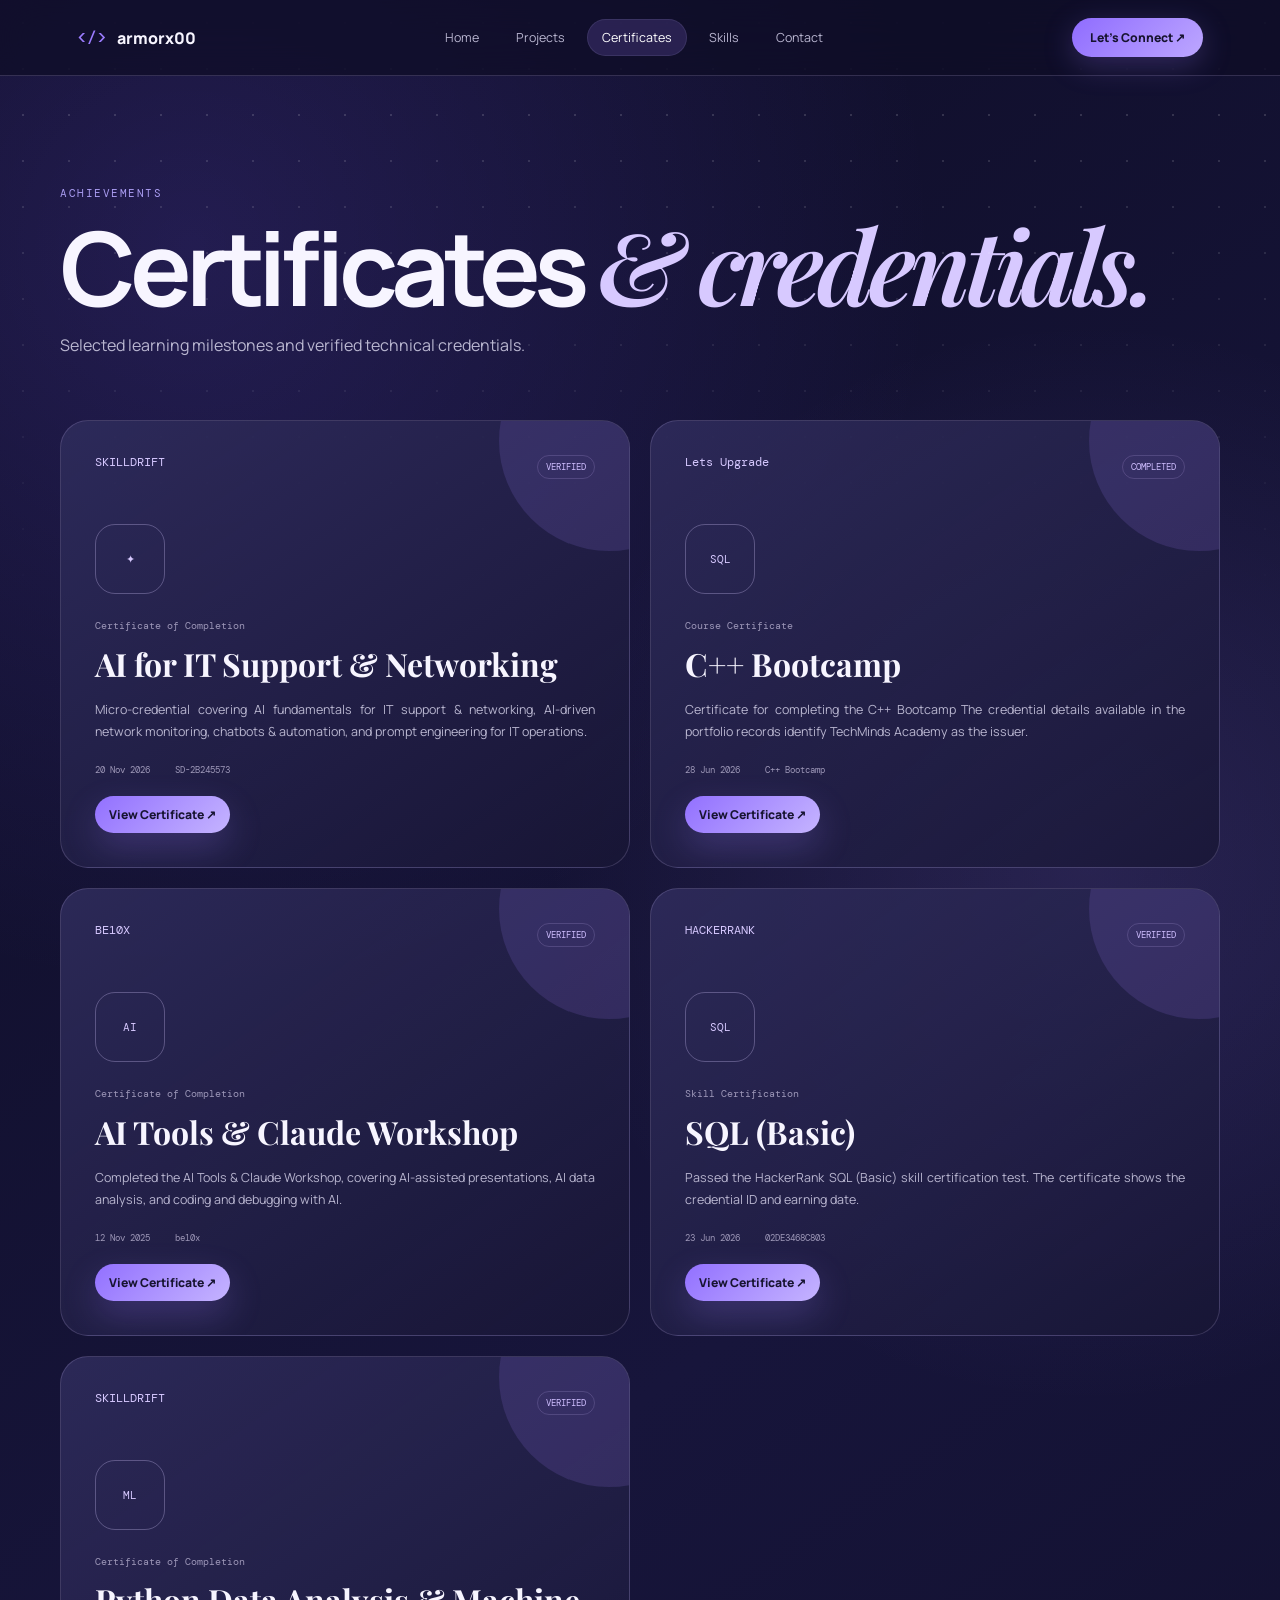
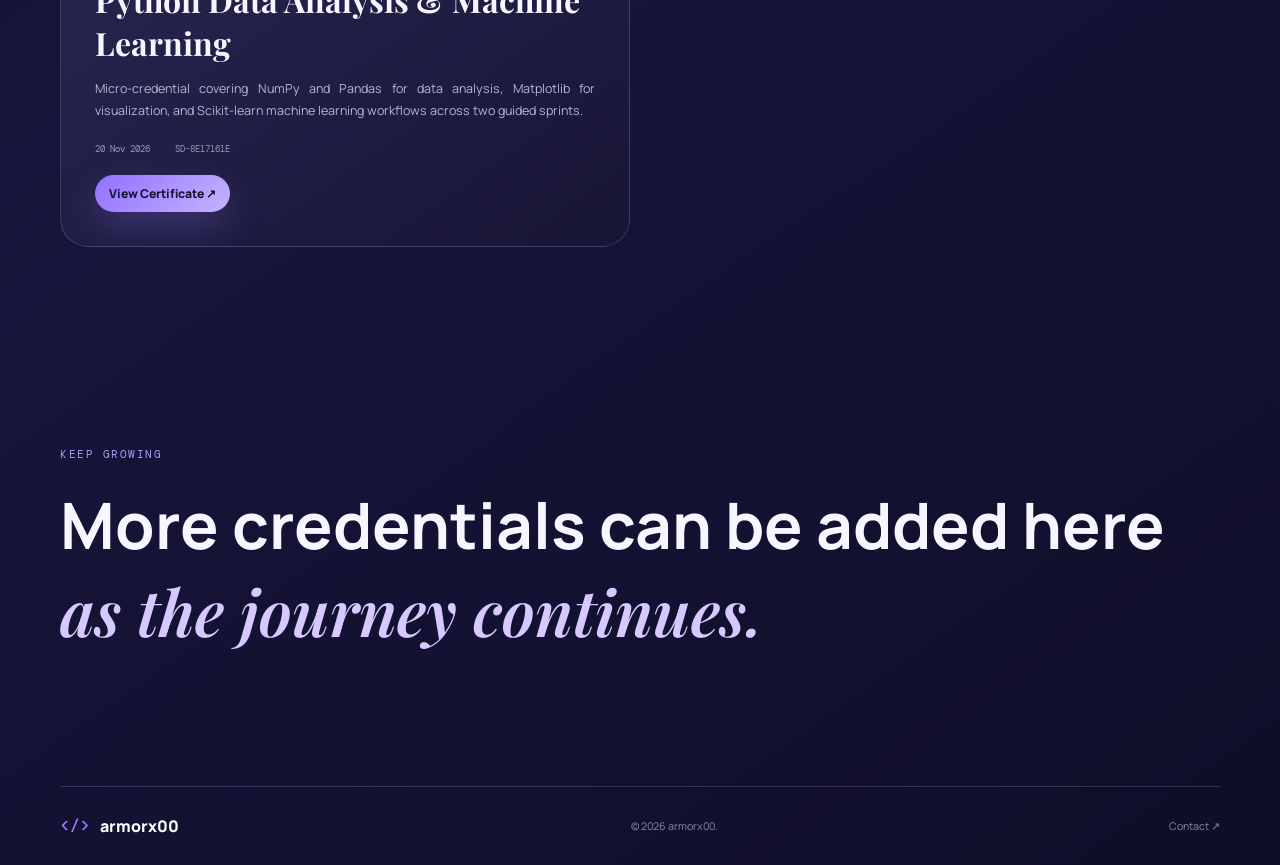
==== commit 3493d482: "Update certificates.html" ====
--- a/certificates.html
+++ b/certificates.html
@@ -4,10 +4,10 @@
 <main><section class="page-hero page-shell"><div class="section-label">ACHIEVEMENTS</div><h1>Certificates <em>&amp; credentials.</em></h1><p>Selected learning milestones and verified technical credentials.</p></section>
 <section class="cert-grid page-shell">
 <article class="cert-card reveal"><div class="cert-brand">SKILLDRIFT <span>VERIFIED</span></div><div class="cert-seal">✦</div><small>Certificate of Completion</small><h2>AI for IT Support &amp; Networking</h2><p>Micro-credential covering AI fundamentals for IT support &amp; networking, AI-driven network monitoring, chatbots &amp; automation, and prompt engineering for IT operations.</p><div class="cert-meta"><span>20 Nov 2026</span><span>SD-2B245573</span></div><div class="cert-actions"><a class="button primary small" href="AI%20for%20support.pdf" target="_blank" rel="noopener">View Certificate ↗</a></div></article>
-<article class="cert-card reveal"><div class="cert-brand">TECHMINDS ACADEMY <span>COMPLETED</span></div><div class="cert-seal">SQL</div><small>Course Certificate</small><h2>SQL Crash Course</h2><p>Certificate for completing the SQL Crash Course. The credential details available in the portfolio records identify TechMinds Academy as the issuer.</p><div class="cert-meta"><span>28 Jun 2026</span><span>SQL Crash Course</span></div><div class="cert-actions"><a class="button primary small" href="1795200356835.pdf" target="_blank" rel="noopener">View Certificate ↗</a></div></article>
+<article class="cert-card reveal"><div class="cert-brand">Lets Upgrade <span>COMPLETED</span></div><div class="cert-seal">SQL</div><small>Course Certificate</small><h2>C++ Bootcamp</h2><p>Certificate for completing the C++ Bootcamp The credential details available in the portfolio records identify TechMinds Academy as the issuer.</p><div class="cert-meta"><span>28 Jun 2026</span><span>C++ Bootcamp</span></div><div class="cert-actions"><a class="button primary small" href="1795200356835.pdf" target="_blank" rel="noopener">View Certificate ↗</a></div></article>
 
 <article class="cert-card reveal"><div class="cert-brand">BE10X <span>VERIFIED</span></div><div class="cert-seal">AI</div><small>Certificate of Completion</small><h2>AI Tools &amp; Claude Workshop</h2><p>Completed the AI Tools &amp; Claude Workshop, covering AI-assisted presentations, AI data analysis, and coding and debugging with AI.</p><div class="cert-meta"><span>12 Nov 2025</span><span>be10x</span></div><div class="cert-actions"><a class="button primary small" href="certificate.pdf" target="_blank" rel="noopener">View Certificate ↗</a></div></article>
 <article class="cert-card reveal"><div class="cert-brand">HACKERRANK <span>VERIFIED</span></div><div class="cert-seal">SQL</div><small>Skill Certification</small><h2>SQL (Basic)</h2><p>Passed the HackerRank SQL (Basic) skill certification test. The certificate shows the credential ID and earning date.</p><div class="cert-meta"><span>23 Jun 2026</span><span>02DE3468C803</span></div><div class="cert-actions"><a class="button primary small" href="1795200337825.pdf" target="_blank" rel="noopener">View Certificate ↗</a></div></article>
 <article class="cert-card reveal"><div class="cert-brand">SKILLDRIFT <span>VERIFIED</span></div><div class="cert-seal">ML</div><small>Certificate of Completion</small><h2>Python Data Analysis &amp; Machine Learning</h2><p>Micro-credential covering NumPy and Pandas for data analysis, Matplotlib for visualization, and Scikit-learn machine learning workflows across two guided sprints.</p><div class="cert-meta"><span>20 Nov 2026</span><span>SD-8E17161E</span></div><div class="cert-actions"><a class="button primary small" href="python%20certificate.pdf" target="_blank" rel="noopener">View Certificate ↗</a></div></article></section>
 <section class="note page-shell reveal"><div class="section-label">KEEP GROWING</div><h2>More credentials can be added here<br><em>as the journey continues.</em></h2></section></main>
-<footer class="footer"><a class="brand" href="index.html"><span class="brand-mark">&lt;/&gt;</span><span>armorx00</span></a><span>© 2026 armorx00.</span><a href="contact.html">Contact ↗</a></footer><script src="script.js"></script></body></html>+<footer class="footer"><a class="brand" href="index.html"><span class="brand-mark">&lt;/&gt;</span><span>armorx00</span></a><span>© 2026 armorx00.</span><a href="contact.html">Contact ↗</a></footer><script src="script.js"></script></body></html>
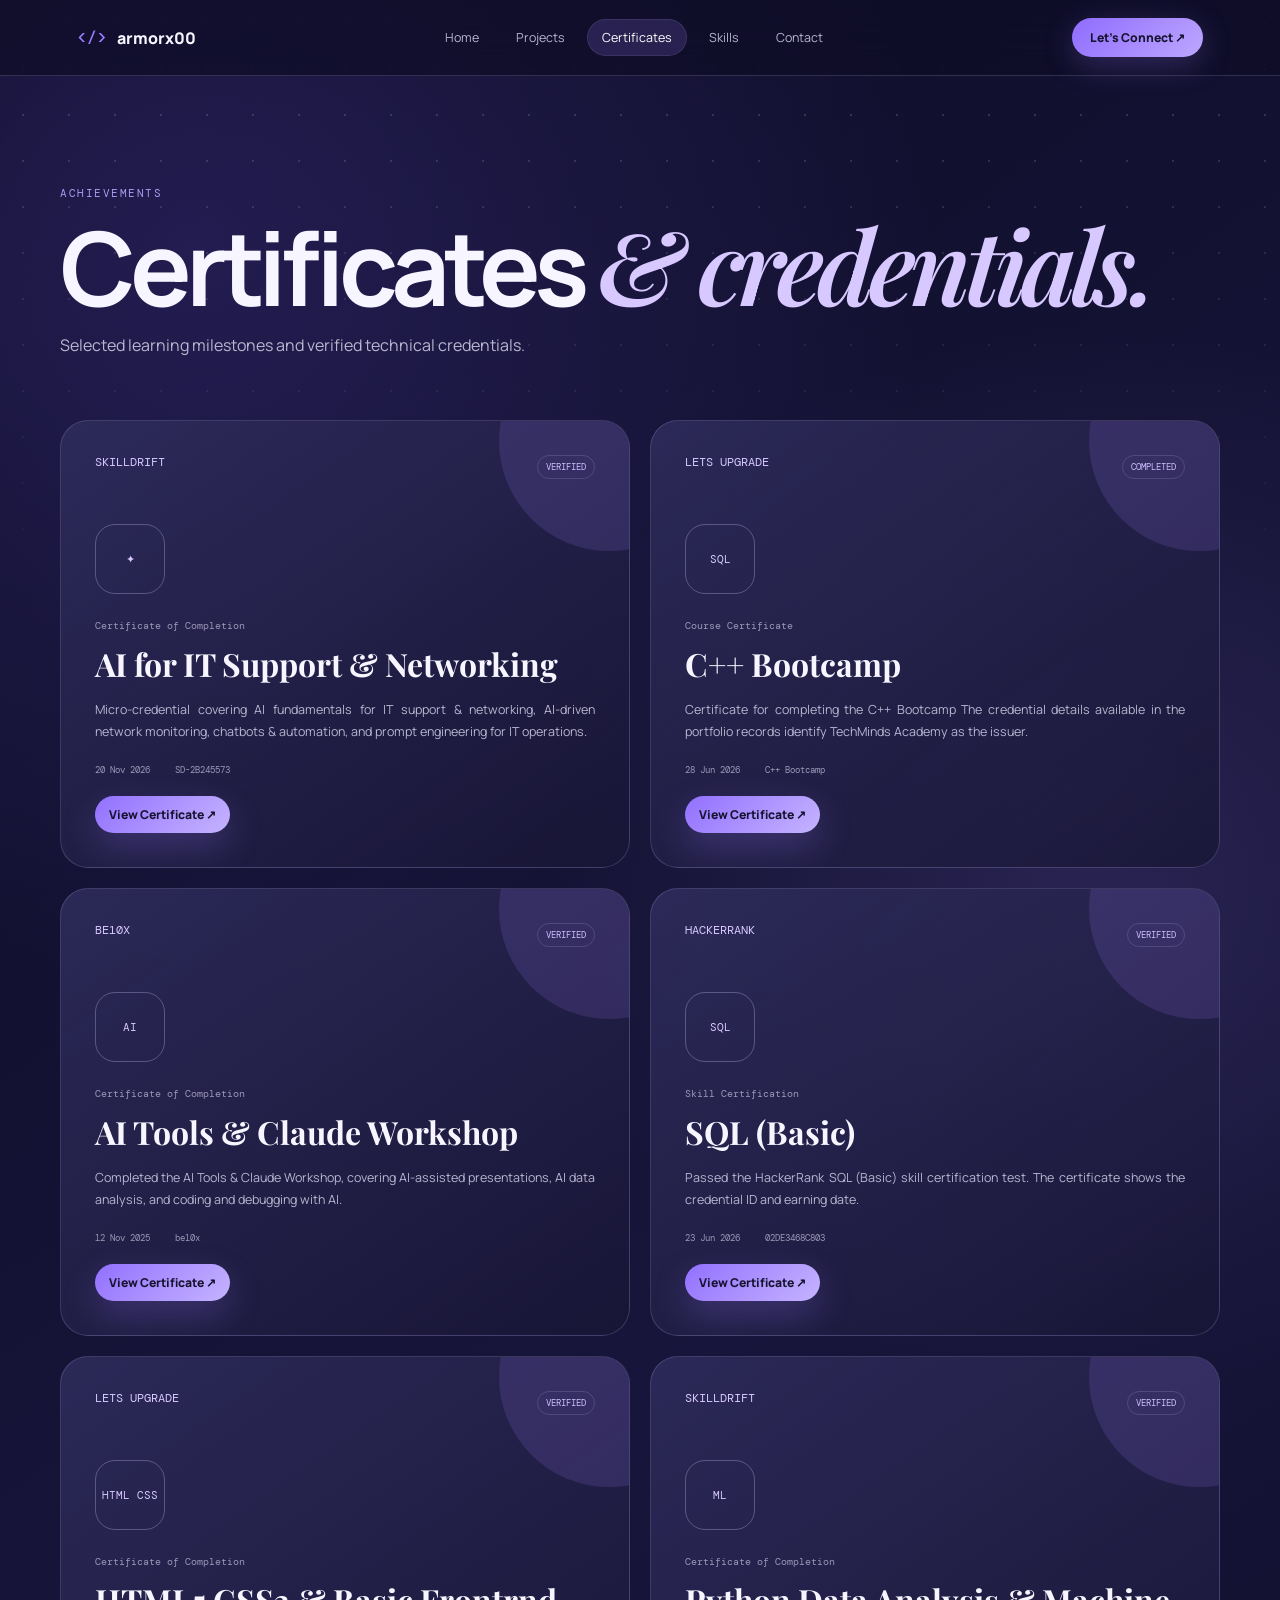
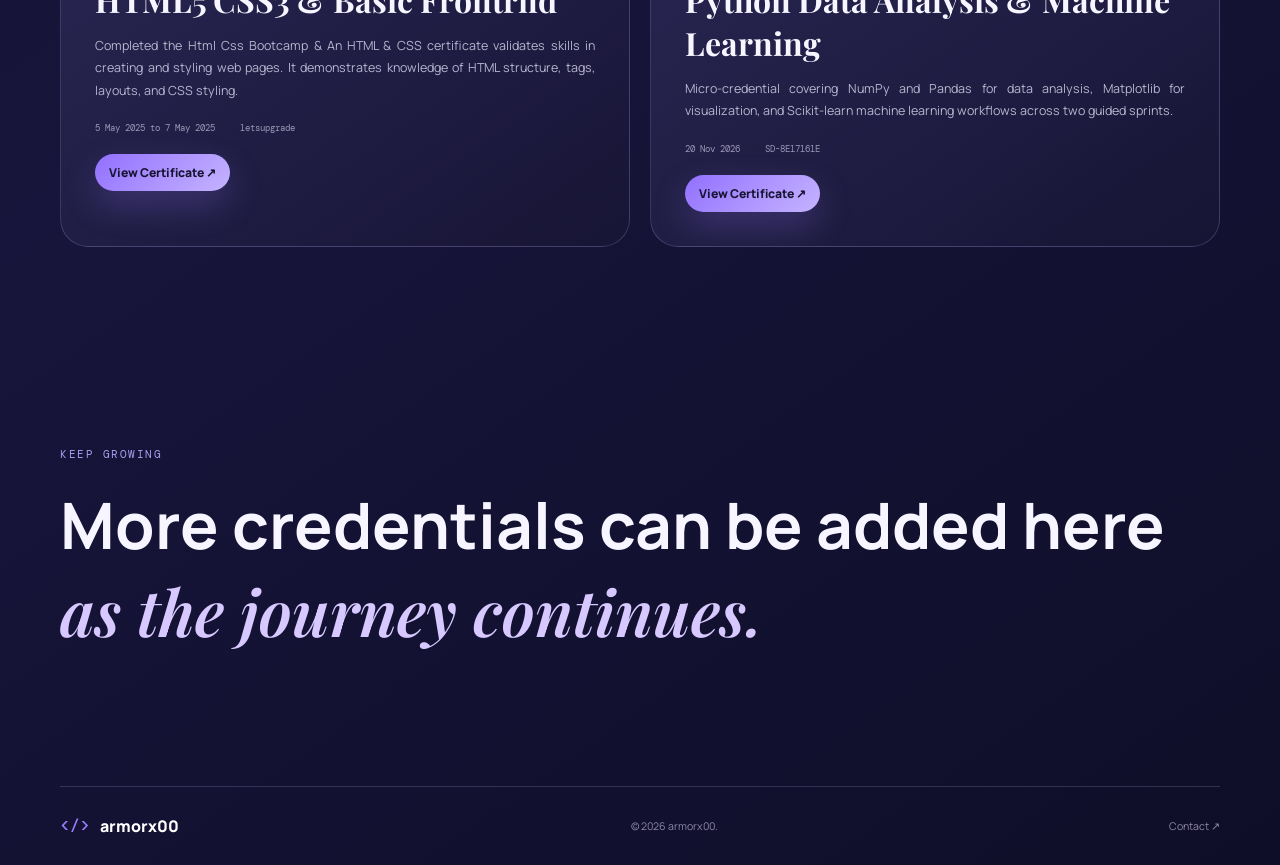
==== commit 5dc0f654: "Add new certificates to the certificates page" ====
--- a/certificates.html
+++ b/certificates.html
@@ -4,10 +4,14 @@
 <main><section class="page-hero page-shell"><div class="section-label">ACHIEVEMENTS</div><h1>Certificates <em>&amp; credentials.</em></h1><p>Selected learning milestones and verified technical credentials.</p></section>
 <section class="cert-grid page-shell">
 <article class="cert-card reveal"><div class="cert-brand">SKILLDRIFT <span>VERIFIED</span></div><div class="cert-seal">✦</div><small>Certificate of Completion</small><h2>AI for IT Support &amp; Networking</h2><p>Micro-credential covering AI fundamentals for IT support &amp; networking, AI-driven network monitoring, chatbots &amp; automation, and prompt engineering for IT operations.</p><div class="cert-meta"><span>20 Nov 2026</span><span>SD-2B245573</span></div><div class="cert-actions"><a class="button primary small" href="AI%20for%20support.pdf" target="_blank" rel="noopener">View Certificate ↗</a></div></article>
-<article class="cert-card reveal"><div class="cert-brand">Lets Upgrade <span>COMPLETED</span></div><div class="cert-seal">SQL</div><small>Course Certificate</small><h2>C++ Bootcamp</h2><p>Certificate for completing the C++ Bootcamp The credential details available in the portfolio records identify TechMinds Academy as the issuer.</p><div class="cert-meta"><span>28 Jun 2026</span><span>C++ Bootcamp</span></div><div class="cert-actions"><a class="button primary small" href="1795200356835.pdf" target="_blank" rel="noopener">View Certificate ↗</a></div></article>
+<article class="cert-card reveal"><div class="cert-brand">LETS UPGRADE <span>COMPLETED</span></div><div class="cert-seal">SQL</div><small>Course Certificate</small><h2>C++ Bootcamp</h2><p>Certificate for completing the C++ Bootcamp The credential details available in the portfolio records identify TechMinds Academy as the issuer.</p><div class="cert-meta"><span>28 Jun 2026</span><span>C++ Bootcamp</span></div><div class="cert-actions"><a class="button primary small" href="1795200356835.pdf" target="_blank" rel="noopener">View Certificate ↗</a></div></article>
 
 <article class="cert-card reveal"><div class="cert-brand">BE10X <span>VERIFIED</span></div><div class="cert-seal">AI</div><small>Certificate of Completion</small><h2>AI Tools &amp; Claude Workshop</h2><p>Completed the AI Tools &amp; Claude Workshop, covering AI-assisted presentations, AI data analysis, and coding and debugging with AI.</p><div class="cert-meta"><span>12 Nov 2025</span><span>be10x</span></div><div class="cert-actions"><a class="button primary small" href="certificate.pdf" target="_blank" rel="noopener">View Certificate ↗</a></div></article>
 <article class="cert-card reveal"><div class="cert-brand">HACKERRANK <span>VERIFIED</span></div><div class="cert-seal">SQL</div><small>Skill Certification</small><h2>SQL (Basic)</h2><p>Passed the HackerRank SQL (Basic) skill certification test. The certificate shows the credential ID and earning date.</p><div class="cert-meta"><span>23 Jun 2026</span><span>02DE3468C803</span></div><div class="cert-actions"><a class="button primary small" href="1795200337825.pdf" target="_blank" rel="noopener">View Certificate ↗</a></div></article>
+  
+  <article class="cert-card reveal"><div class="cert-brand">LETS UPGRADE <span>VERIFIED</span></div><div class="cert-seal">HTML CSS</div><small>Certificate of Completion</small><h2>HTML5 CSS3 &amp; Basic Frontrnd</h2><p>Completed the Html Css Bootcamp &amp; An HTML & CSS certificate validates skills in creating and styling web pages.  
+It demonstrates knowledge of HTML structure, tags, layouts, and CSS styling.</p><div class="cert-meta"><span>5 May 2025 to 7 May 2025</span><span>letsupgrade</span></div><div class="cert-actions"><a class="button primary small" href="html_css.pdf" target="_blank" rel="noopener">View Certificate ↗</a></div></article>
+
 <article class="cert-card reveal"><div class="cert-brand">SKILLDRIFT <span>VERIFIED</span></div><div class="cert-seal">ML</div><small>Certificate of Completion</small><h2>Python Data Analysis &amp; Machine Learning</h2><p>Micro-credential covering NumPy and Pandas for data analysis, Matplotlib for visualization, and Scikit-learn machine learning workflows across two guided sprints.</p><div class="cert-meta"><span>20 Nov 2026</span><span>SD-8E17161E</span></div><div class="cert-actions"><a class="button primary small" href="python%20certificate.pdf" target="_blank" rel="noopener">View Certificate ↗</a></div></article></section>
 <section class="note page-shell reveal"><div class="section-label">KEEP GROWING</div><h2>More credentials can be added here<br><em>as the journey continues.</em></h2></section></main>
 <footer class="footer"><a class="brand" href="index.html"><span class="brand-mark">&lt;/&gt;</span><span>armorx00</span></a><span>© 2026 armorx00.</span><a href="contact.html">Contact ↗</a></footer><script src="script.js"></script></body></html>
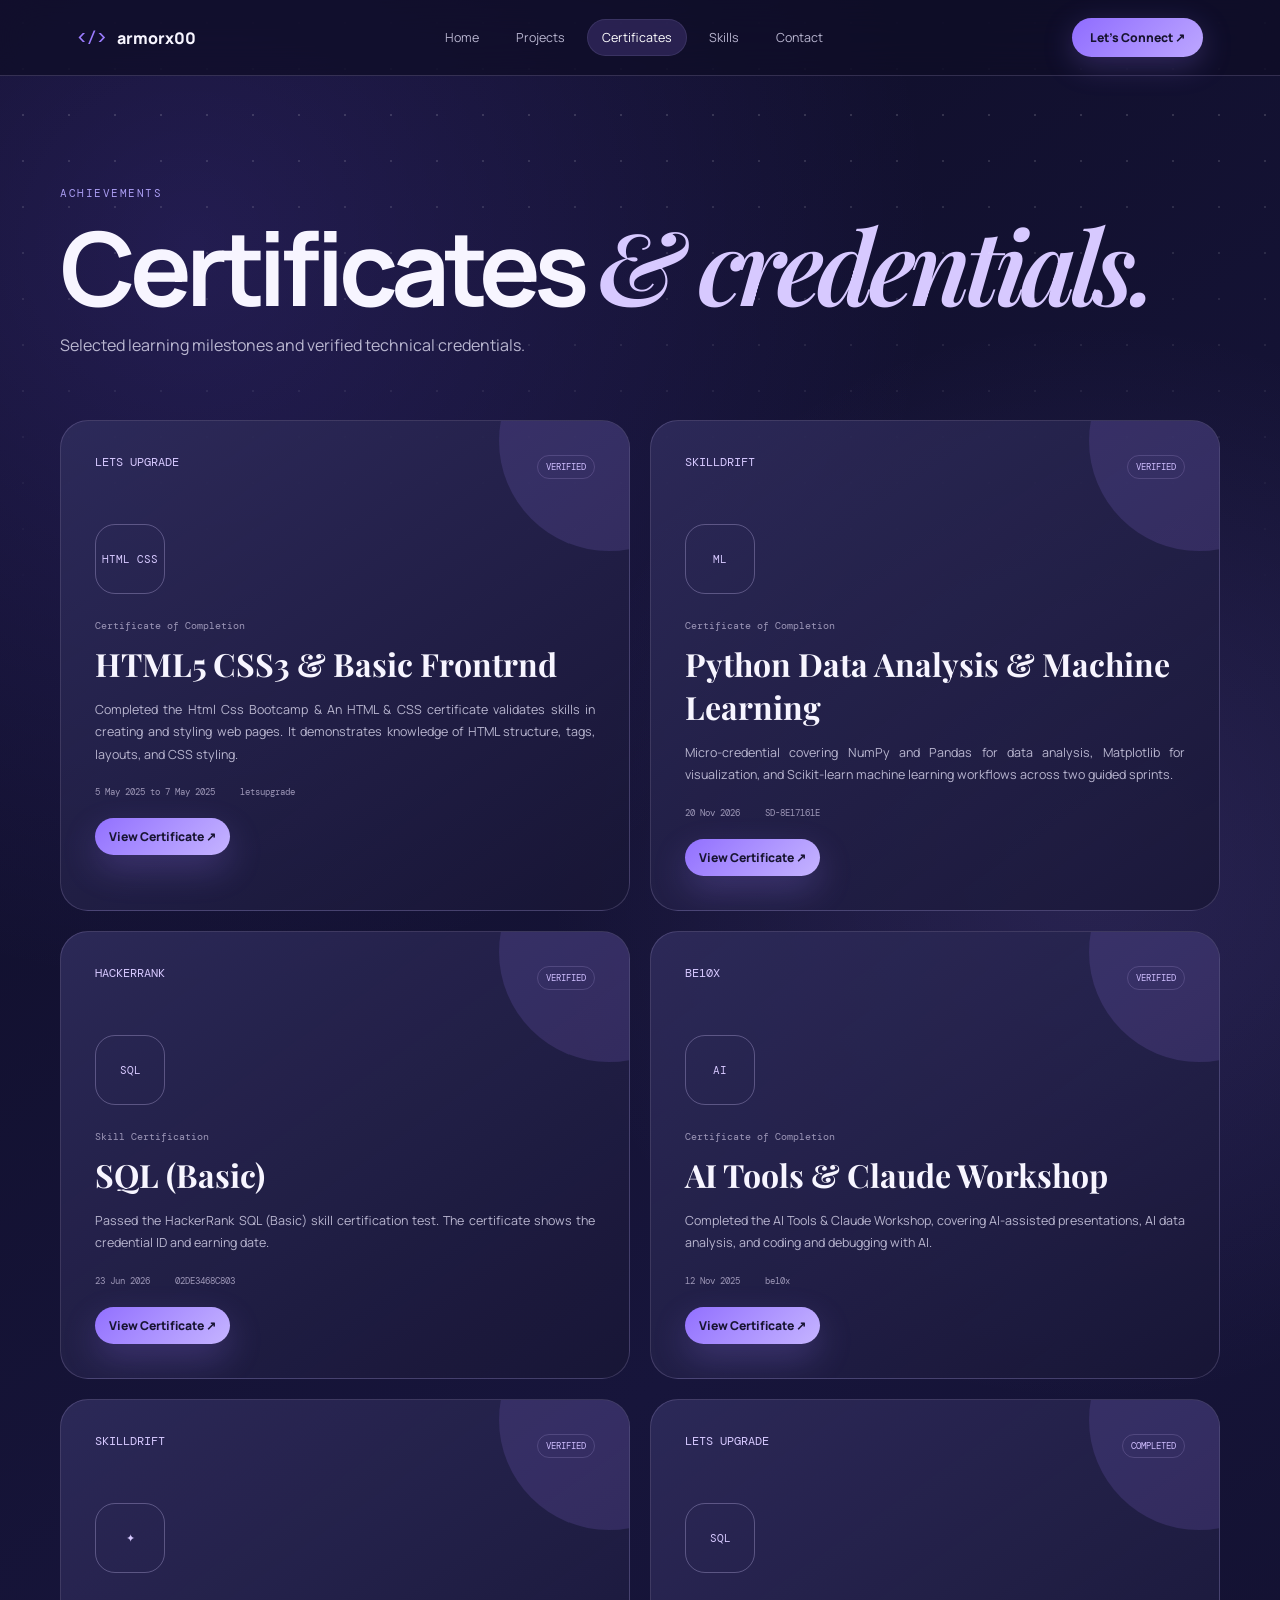
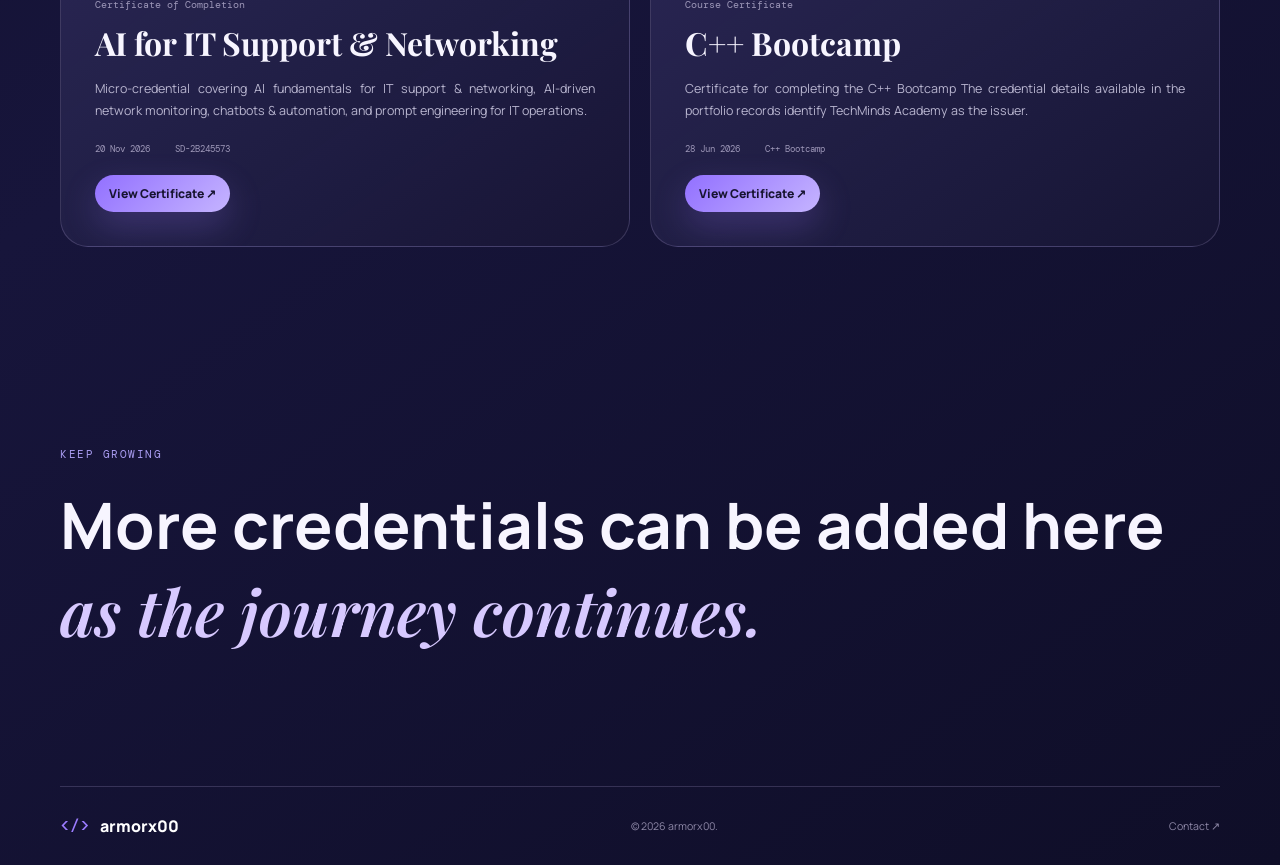
==== commit f600cbe4: "Refactor certificate entries in certificates.html Removed duplicate certificate entries and updated " ====
--- a/certificates.html
+++ b/certificates.html
@@ -1,17 +1,123 @@
 <!DOCTYPE html>
-<html lang="en"><head><meta charset="UTF-8"><meta name="viewport" content="width=device-width, initial-scale=1.0"><title>Certificates — armorx00</title><link rel="preconnect" href="https://fonts.googleapis.com"><link rel="preconnect" href="https://fonts.gstatic.com" crossorigin><link href="https://fonts.googleapis.com/css2?family=DM+Mono:wght@400;500&family=Manrope:wght@400;500;600;700;800&family=Playfair+Display:wght@600;700&display=swap" rel="stylesheet"><link rel="stylesheet" href="style.css"><style>.cert-actions{display:flex;flex-wrap:wrap;gap:10px;margin-top:18px}.cert-actions .button{margin:0}</style></head>
-<body><header class="site-header"><a class="brand" href="index.html"><span class="brand-mark">&lt;/&gt;</span><span>armorx00</span></a><button class="menu-toggle" aria-label="Open menu">☰</button><nav class="nav"><a href="index.html">Home</a><a href="projects.html">Projects</a><a class="active" href="certificates.html">Certificates</a><a href="skills.html">Skills</a><a href="contact.html">Contact</a></nav><a class="header-cta" href="contact.html">Let's Connect ↗</a></header>
-<main><section class="page-hero page-shell"><div class="section-label">ACHIEVEMENTS</div><h1>Certificates <em>&amp; credentials.</em></h1><p>Selected learning milestones and verified technical credentials.</p></section>
-<section class="cert-grid page-shell">
-<article class="cert-card reveal"><div class="cert-brand">SKILLDRIFT <span>VERIFIED</span></div><div class="cert-seal">✦</div><small>Certificate of Completion</small><h2>AI for IT Support &amp; Networking</h2><p>Micro-credential covering AI fundamentals for IT support &amp; networking, AI-driven network monitoring, chatbots &amp; automation, and prompt engineering for IT operations.</p><div class="cert-meta"><span>20 Nov 2026</span><span>SD-2B245573</span></div><div class="cert-actions"><a class="button primary small" href="AI%20for%20support.pdf" target="_blank" rel="noopener">View Certificate ↗</a></div></article>
-<article class="cert-card reveal"><div class="cert-brand">LETS UPGRADE <span>COMPLETED</span></div><div class="cert-seal">SQL</div><small>Course Certificate</small><h2>C++ Bootcamp</h2><p>Certificate for completing the C++ Bootcamp The credential details available in the portfolio records identify TechMinds Academy as the issuer.</p><div class="cert-meta"><span>28 Jun 2026</span><span>C++ Bootcamp</span></div><div class="cert-actions"><a class="button primary small" href="1795200356835.pdf" target="_blank" rel="noopener">View Certificate ↗</a></div></article>
+<html lang="en">
 
-<article class="cert-card reveal"><div class="cert-brand">BE10X <span>VERIFIED</span></div><div class="cert-seal">AI</div><small>Certificate of Completion</small><h2>AI Tools &amp; Claude Workshop</h2><p>Completed the AI Tools &amp; Claude Workshop, covering AI-assisted presentations, AI data analysis, and coding and debugging with AI.</p><div class="cert-meta"><span>12 Nov 2025</span><span>be10x</span></div><div class="cert-actions"><a class="button primary small" href="certificate.pdf" target="_blank" rel="noopener">View Certificate ↗</a></div></article>
-<article class="cert-card reveal"><div class="cert-brand">HACKERRANK <span>VERIFIED</span></div><div class="cert-seal">SQL</div><small>Skill Certification</small><h2>SQL (Basic)</h2><p>Passed the HackerRank SQL (Basic) skill certification test. The certificate shows the credential ID and earning date.</p><div class="cert-meta"><span>23 Jun 2026</span><span>02DE3468C803</span></div><div class="cert-actions"><a class="button primary small" href="1795200337825.pdf" target="_blank" rel="noopener">View Certificate ↗</a></div></article>
-  
-  <article class="cert-card reveal"><div class="cert-brand">LETS UPGRADE <span>VERIFIED</span></div><div class="cert-seal">HTML CSS</div><small>Certificate of Completion</small><h2>HTML5 CSS3 &amp; Basic Frontrnd</h2><p>Completed the Html Css Bootcamp &amp; An HTML & CSS certificate validates skills in creating and styling web pages.  
-It demonstrates knowledge of HTML structure, tags, layouts, and CSS styling.</p><div class="cert-meta"><span>5 May 2025 to 7 May 2025</span><span>letsupgrade</span></div><div class="cert-actions"><a class="button primary small" href="html_css.pdf" target="_blank" rel="noopener">View Certificate ↗</a></div></article>
+<head>
+    <meta charset="UTF-8">
+    <meta name="viewport" content="width=device-width, initial-scale=1.0">
+    <title>Certificates — armorx00</title>
+    <link rel="preconnect" href="https://fonts.googleapis.com">
+    <link rel="preconnect" href="https://fonts.gstatic.com" crossorigin>
+    <link
+        href="https://fonts.googleapis.com/css2?family=DM+Mono:wght@400;500&family=Manrope:wght@400;500;600;700;800&family=Playfair+Display:wght@600;700&display=swap"
+        rel="stylesheet">
+    <link rel="stylesheet" href="style.css">
+    <style>
+        .cert-actions {
+            display: flex;
+            flex-wrap: wrap;
+            gap: 10px;
+            margin-top: 18px
+        }
 
-<article class="cert-card reveal"><div class="cert-brand">SKILLDRIFT <span>VERIFIED</span></div><div class="cert-seal">ML</div><small>Certificate of Completion</small><h2>Python Data Analysis &amp; Machine Learning</h2><p>Micro-credential covering NumPy and Pandas for data analysis, Matplotlib for visualization, and Scikit-learn machine learning workflows across two guided sprints.</p><div class="cert-meta"><span>20 Nov 2026</span><span>SD-8E17161E</span></div><div class="cert-actions"><a class="button primary small" href="python%20certificate.pdf" target="_blank" rel="noopener">View Certificate ↗</a></div></article></section>
-<section class="note page-shell reveal"><div class="section-label">KEEP GROWING</div><h2>More credentials can be added here<br><em>as the journey continues.</em></h2></section></main>
-<footer class="footer"><a class="brand" href="index.html"><span class="brand-mark">&lt;/&gt;</span><span>armorx00</span></a><span>© 2026 armorx00.</span><a href="contact.html">Contact ↗</a></footer><script src="script.js"></script></body></html>
+        .cert-actions .button {
+            margin: 0
+        }
+    </style>
+</head>
+
+<body>
+    <header class="site-header"><a class="brand" href="index.html"><span
+                class="brand-mark">&lt;/&gt;</span><span>armorx00</span></a><button class="menu-toggle"
+            aria-label="Open menu">☰</button>
+        <nav class="nav"><a href="index.html">Home</a><a href="projects.html">Projects</a><a class="active"
+                href="certificates.html">Certificates</a><a href="skills.html">Skills</a><a
+                href="contact.html">Contact</a></nav><a class="header-cta" href="contact.html">Let's Connect ↗</a>
+    </header>
+    <main>
+        <section class="page-hero page-shell">
+            <div class="section-label">ACHIEVEMENTS</div>
+            <h1>Certificates <em>&amp; credentials.</em></h1>
+            <p>Selected learning milestones and verified technical credentials.</p>
+        </section>
+        <section class="cert-grid page-shell">
+            <article class="cert-card reveal">
+                <div class="cert-brand">LETS UPGRADE <span>VERIFIED</span></div>
+                <div class="cert-seal">HTML CSS</div><small>Certificate of Completion</small>
+                <h2>HTML5 CSS3 &amp; Basic Frontrnd</h2>
+                <p>Completed the Html Css Bootcamp &amp; An HTML & CSS certificate validates skills in creating and
+                    styling web pages.
+                    It demonstrates knowledge of HTML structure, tags, layouts, and CSS styling.</p>
+                <div class="cert-meta"><span>5 May 2025 to 7 May 2025</span><span>letsupgrade</span></div>
+                <div class="cert-actions"><a class="button primary small" href="html_css.pdf" target="_blank"
+                        rel="noopener">View Certificate ↗</a></div>
+            </article>
+            <article class="cert-card reveal">
+                <div class="cert-brand">SKILLDRIFT <span>VERIFIED</span></div>
+                <div class="cert-seal">ML</div><small>Certificate of Completion</small>
+                <h2>Python Data Analysis &amp; Machine Learning</h2>
+                <p>Micro-credential covering NumPy and Pandas for data analysis, Matplotlib for visualization, and
+                    Scikit-learn machine learning workflows across two guided sprints.</p>
+                <div class="cert-meta"><span>20 Nov 2026</span><span>SD-8E17161E</span></div>
+                <div class="cert-actions"><a class="button primary small" href="python%20certificate.pdf"
+                        target="_blank" rel="noopener">View Certificate ↗</a></div>
+            </article>
+            <article class="cert-card reveal">
+                <div class="cert-brand">HACKERRANK <span>VERIFIED</span></div>
+                <div class="cert-seal">SQL</div><small>Skill Certification</small>
+                <h2>SQL (Basic)</h2>
+                <p>Passed the HackerRank SQL (Basic) skill certification test. The certificate shows the credential ID
+                    and earning date.</p>
+                <div class="cert-meta"><span>23 Jun 2026</span><span>02DE3468C803</span></div>
+                <div class="cert-actions"><a class="button primary small" href="1795200337825.pdf" target="_blank"
+                        rel="noopener">View Certificate ↗</a></div>
+            </article>
+            <article class="cert-card reveal">
+                <div class="cert-brand">BE10X <span>VERIFIED</span></div>
+                <div class="cert-seal">AI</div><small>Certificate of Completion</small>
+                <h2>AI Tools &amp; Claude Workshop</h2>
+                <p>Completed the AI Tools &amp; Claude Workshop, covering AI-assisted presentations, AI data analysis,
+                    and coding and debugging with AI.</p>
+                <div class="cert-meta"><span>12 Nov 2025</span><span>be10x</span></div>
+                <div class="cert-actions"><a class="button primary small" href="certificate.pdf" target="_blank"
+                        rel="noopener">View Certificate ↗</a></div>
+            </article>
+            <article class="cert-card reveal">
+                <div class="cert-brand">SKILLDRIFT <span>VERIFIED</span></div>
+                <div class="cert-seal">✦</div><small>Certificate of Completion</small>
+                <h2>AI for IT Support &amp; Networking</h2>
+                <p>Micro-credential covering AI fundamentals for IT support &amp; networking, AI-driven network
+                    monitoring, chatbots &amp; automation, and prompt engineering for IT operations.</p>
+                <div class="cert-meta"><span>20 Nov 2026</span><span>SD-2B245573</span></div>
+                <div class="cert-actions"><a class="button primary small" href="AI%20for%20support.pdf" target="_blank"
+                        rel="noopener">View Certificate ↗</a></div>
+            </article>
+            <article class="cert-card reveal">
+                <div class="cert-brand">LETS UPGRADE <span>COMPLETED</span></div>
+                <div class="cert-seal">SQL</div><small>Course Certificate</small>
+                <h2>C++ Bootcamp</h2>
+                <p>Certificate for completing the C++ Bootcamp The credential details available in the portfolio records
+                    identify TechMinds Academy as the issuer.</p>
+                <div class="cert-meta"><span>28 Jun 2026</span><span>C++ Bootcamp</span></div>
+                <div class="cert-actions"><a class="button primary small" href="1795200356835.pdf" target="_blank"
+                        rel="noopener">View Certificate ↗</a></div>
+            </article>
+
+            
+            
+
+            
+
+            
+        </section>
+        <section class="note page-shell reveal">
+            <div class="section-label">KEEP GROWING</div>
+            <h2>More credentials can be added here<br><em>as the journey continues.</em></h2>
+        </section>
+    </main>
+    <footer class="footer"><a class="brand" href="index.html"><span
+                class="brand-mark">&lt;/&gt;</span><span>armorx00</span></a><span>© 2026 armorx00.</span><a
+            href="contact.html">Contact ↗</a></footer>
+    <script src="script.js"></script>
+</body>
+
+</html>
--- a/style.css
+++ b/style.css
@@ -1,4 +1,23 @@
-:root{--bg:#11102b;--bg2:#17163a;--panel:rgba(39,37,76,.58);--panel2:#222047;--text:#f7f5ff;--muted:#b9b6d0;--purple:#9b7cff;--lav:#d7c9ff;--line:rgba(215,201,255,.18);--shadow:0 24px 80px rgba(5,4,25,.35);--serif:"Playfair Display",serif;--sans:"Manrope",sans-serif;--mono:"DM Mono",monospace}*{box-sizing:border-box;margin:0;padding:0}html{scroll-behavior:smooth}body{font-family:var(--sans);color:var(--text);background:radial-gradient(circle at 15% 10%,rgba(122,92,255,.18),transparent 30%),radial-gradient(circle at 85% 35%,rgba(174,143,255,.12),transparent 28%),linear-gradient(145deg,#0e0d26 0%,#17153b 55%,#0f0e28 100%);min-height:100vh;overflow-x:hidden}body:before{content:"";position:fixed;inset:0;pointer-events:none;opacity:.25;background-image:radial-gradient(circle,rgba(255,255,255,.7) 1px,transparent 1px);background-size:46px 46px;mask-image:linear-gradient(to bottom,black,transparent 70%)}a{color:inherit;text-decoration:none}.site-header{position:sticky;top:0;z-index:50;height:76px;padding:0 clamp(22px,6vw,86px);display:flex;align-items:center;justify-content:space-between;background:rgba(14,13,38,.72);backdrop-filter:blur(20px);border-bottom:1px solid var(--line)}.brand{display:flex;gap:10px;align-items:center;font-weight:800;font-size:1rem}.brand-mark{color:var(--purple);font-family:var(--mono);font-weight:500}.nav{display:flex;gap:7px;align-items:center}.nav a{padding:10px 15px;border-radius:999px;font-size:.78rem;color:var(--muted);transition:.25s}.nav a:hover,.nav a.active{color:#fff;background:rgba(157,124,255,.18);box-shadow:inset 0 0 0 1px rgba(215,201,255,.1)}.header-cta{font-size:.76rem;padding:11px 18px;border-radius:999px;background:linear-gradient(135deg,#8f6cff,#bda7ff);color:#16132f;font-weight:800;box-shadow:0 8px 30px rgba(155,124,255,.25)}.menu-toggle{display:none;background:none;border:0;color:white;font-size:1.3rem}.page-shell{width:min(1160px,calc(100% - 44px));margin-inline:auto}.hero{min-height:calc(100vh - 76px);display:grid;grid-template-columns:1fr .9fr;align-items:center;gap:70px;padding-block:80px;position:relative}.eyebrow,.section-label{font-family:var(--mono);letter-spacing:.14em;color:#a99cf1;font-size:.68rem}.hero h1{font-size:clamp(4rem,8vw,7.2rem);line-height:.86;letter-spacing:-.07em;margin:20px 0}.hero h1 span{color:#fff}.hero h1 em,.page-hero h1 em,h2 em{font-family:var(--serif);font-style:italic;color:var(--lav);font-weight:600}.role{font-size:1.05rem;font-weight:700;margin-bottom:18px}.role span{color:var(--purple);padding:0 8px}.lead{max-width:570px;color:var(--muted);line-height:1.8;font-size:.95rem;text-align:justify}.actions{display:flex;gap:12px;margin-top:28px}.button{display:inline-flex;align-items:center;justify-content:center;gap:8px;padding:13px 20px;border-radius:999px;font-size:.76rem;font-weight:800}.button.primary{background:linear-gradient(135deg,#9270ff,#c5b4ff);color:#171431;box-shadow:0 14px 35px rgba(155,124,255,.24)}.button.ghost{border:1px solid rgba(215,201,255,.3);background:rgba(255,255,255,.04)}.button.small{padding:10px 14px}.social-row{display:flex;gap:20px;margin-top:32px;font-family:var(--mono);font-size:.68rem;color:#9f9ab8}.social-row a:hover{color:var(--lav)}.hero-visual{position:relative;min-height:620px;display:flex;align-items:center;justify-content:center}.photo-frame{width:min(430px,82%);aspect-ratio:3/4;border-radius:48% 48% 18% 18%;position:relative;overflow:hidden;border:1px solid rgba(215,201,255,.3);background:#27244c;box-shadow:var(--shadow);z-index:2}.photo-frame:after{content:"";position:absolute;inset:0;background:linear-gradient(180deg,transparent 55%,rgba(17,16,43,.35));}.photo-frame img{width:100%;height:100%;object-fit:cover;display:block}.photo-glow{position:absolute;inset:-15%;background:radial-gradient(circle,rgba(164,131,255,.5),transparent 58%);filter:blur(30px);z-index:-1}.code-card{position:absolute;right:0;bottom:80px;width:320px;padding:20px;background:rgba(22,21,53,.92);border:1px solid rgba(157,124,255,.55);border-radius:18px;box-shadow:var(--shadow);z-index:3}.window-dots{display:flex;gap:6px;margin-bottom:14px}.window-dots i{width:7px;height:7px;border-radius:50%;background:#8f87ae}.code-card pre{font-family:var(--mono);font-size:.65rem;line-height:1.8;color:#b9b6d0;white-space:pre-wrap}.code-card pre span{color:#a98cff}.code-card pre b{color:#d9cfff;font-weight:500}.decor{position:absolute;border:1px solid rgba(187,160,255,.35);border-radius:50%;z-index:1}.decor-a{width:180px;height:180px;left:3%;top:12%}.decor-b{width:100px;height:100px;right:5%;top:10%}.stats{display:grid;grid-template-columns:repeat(4,1fr);border:1px solid var(--line);background:rgba(36,34,72,.52);border-radius:22px;padding:23px 30px;box-shadow:var(--shadow)}.stats div{padding:4px 25px;border-right:1px solid var(--line)}.stats div:last-child{border:0}.stats strong{display:block;font-size:1.8rem;color:#fff}.stats span{font-size:.7rem;color:var(--muted)}.intro,.feature,.cta-band{padding-block:130px}.intro-grid{display:grid;grid-template-columns:.9fr 1.1fr;gap:80px;margin-top:38px}.intro h2,.section-heading h2{font-size:clamp(2.5rem,5vw,4.6rem);line-height:1;letter-spacing:-.05em}.copy{max-width:650px}.copy p{color:var(--muted);line-height:1.9;margin-bottom:18px;text-align:justify}.text-link{font-family:var(--mono);font-size:.7rem;color:var(--lav);display:inline-block;margin-top:10px}.section-heading{display:flex;justify-content:space-between;align-items:end;margin:25px 0 30px}.project-preview-grid{display:grid;grid-template-columns:1.2fr 1fr 1fr;gap:15px}.project-card{position:relative;min-height:290px;padding:26px;border:1px solid var(--line);border-radius:25px;background:linear-gradient(145deg,rgba(43,40,83,.8),rgba(27,25,59,.6));display:flex;flex-direction:column;justify-content:space-between;overflow:hidden;transition:.3s}.project-card:hover,.project-large:hover,.cert-card:hover,.skill-box:hover{transform:translateY(-5px);border-color:rgba(183,153,255,.5)}.project-card.featured{background:radial-gradient(circle at 90% 20%,rgba(143,108,255,.22),transparent 35%),linear-gradient(145deg,rgba(48,44,94,.9),rgba(25,23,57,.75))}.project-icon,.project-symbol{font-family:var(--mono);font-size:1.8rem;color:var(--lav)}.project-card small,.project-main small{font-family:var(--mono);font-size:.6rem;color:#a59bd2;letter-spacing:.12em}.project-card h3{font-size:1.15rem;margin:10px 0}.project-card p,.project-large p{color:var(--muted);font-size:.8rem;line-height:1.7;text-align:justify}.circle-link{width:38px;height:38px;border:1px solid var(--line);border-radius:50%;display:grid;place-items:center;color:var(--lav);transition:.25s}.circle-link:hover{background:var(--lav);color:#171431}.project-card .circle-link{position:absolute;right:22px;top:22px}.cta-band{border-top:1px solid var(--line);border-bottom:1px solid var(--line);display:flex;align-items:end;justify-content:space-between;gap:30px}.cta-band h2{font-size:clamp(2.5rem,5vw,4.5rem);line-height:1}.page-hero{padding-top:110px;padding-bottom:60px}.page-hero h1{font-size:clamp(3.3rem,8vw,6.5rem);line-height:.9;letter-spacing:-.06em;margin:18px 0}.page-hero p{max-width:620px;color:var(--muted);line-height:1.8;text-align:justify}.projects-list{padding-bottom:120px}.project-large{display:grid;grid-template-columns:60px 90px 1fr 70px;gap:22px;align-items:center;padding:28px 20px;border-top:1px solid var(--line);transition:.3s}.project-large:last-child{border-bottom:1px solid var(--line)}.project-number{font-family:var(--mono);font-size:.68rem;color:#80799e}.project-symbol{font-size:2rem}.project-main h2{font-size:1.35rem;margin:7px 0}.project-action{justify-self:end}.tags{display:flex;flex-wrap:wrap;gap:6px;margin-top:15px}.tags span{font-family:var(--mono);font-size:.58rem;padding:6px 9px;border:1px solid var(--line);border-radius:999px;color:#c8c2dd}.cert-grid{display:grid;grid-template-columns:repeat(2,1fr);gap:20px;padding-bottom:120px}.cert-card{position:relative;min-height:430px;padding:34px;border:1px solid var(--line);border-radius:28px;background:linear-gradient(145deg,rgba(47,44,92,.88),rgba(24,22,53,.8));transition:.3s;overflow:hidden}.cert-card:after{content:"";position:absolute;width:220px;height:220px;border-radius:50%;background:rgba(160,129,255,.15);right:-90px;top:-90px}.cert-brand{font-family:var(--mono);font-size:.72rem;color:var(--lav);display:flex;justify-content:space-between}.cert-brand span{font-size:.55rem;border:1px solid var(--line);padding:5px 8px;border-radius:999px}.cert-seal{margin:45px 0 18px;width:70px;height:70px;border:1px solid rgba(215,201,255,.3);border-radius:20px;display:grid;place-items:center;color:var(--lav);font-family:var(--mono);font-size:.7rem}.cert-card small{color:#9d97b8;font-family:var(--mono);font-size:.6rem}.cert-card h2{font-family:var(--serif);font-size:2rem;margin:8px 0 14px}.cert-card p{color:var(--muted);font-size:.78rem;line-height:1.8;max-width:580px;text-align:justify}.cert-meta{display:flex;gap:25px;color:#9e98b8;font-family:var(--mono);font-size:.58rem;margin:20px 0}.note{padding:80px 0 130px}.note h2{font-size:clamp(2.4rem,5vw,4.4rem);margin-top:20px}.note p{max-width:650px;color:var(--muted);line-height:1.8;margin-top:18px;text-align:justify}.skills-layout{display:grid;grid-template-columns:1.4fr .7fr;gap:70px;padding-bottom:120px}.skill-grid{display:grid;grid-template-columns:repeat(3,1fr);gap:10px;margin-top:25px}.skill-box{min-height:100px;padding:18px;border:1px solid var(--line);border-radius:17px;background:rgba(39,37,76,.55);display:flex;flex-direction:column;justify-content:space-between;font-size:.76rem;transition:.25s}.skill-box span{font-family:var(--mono);color:var(--purple);font-size:.75rem}.hobby-list{margin-top:25px;display:grid;gap:10px}.hobby-list>div{padding:18px;border:1px solid var(--line);border-radius:17px;background:rgba(39,37,76,.45);display:grid;grid-template-columns:45px 1fr;align-items:center}.hobby-list span{grid-row:span 2;font-size:1.3rem}.hobby-list h3{font-size:.82rem}.hobby-list p{font-size:.68rem;color:var(--muted);margin-top:4px}.contact-layout{display:grid;grid-template-columns:minmax(280px,.7fr) minmax(0,1.5fr);gap:60px;padding-bottom:130px}.contact-copy{padding-top:25px}.contact-item{display:flex;gap:18px;margin-bottom:38px}.contact-item>span{width:38px;height:38px;border:1px solid var(--line);border-radius:50%;display:grid;place-items:center;color:var(--lav)}.contact-item small{font-family:var(--mono);font-size:.58rem;color:#9d96ba;display:block;margin-bottom:7px}.contact-item p,.contact-item a{font-size:.85rem;color:#e8e4f5}.form-card{border:1px solid var(--line);border-radius:25px;padding:28px;background:rgba(36,34,72,.55);width:100%;min-width:0}.form-card h2{font-family:var(--serif);font-size:2rem;margin-bottom:18px}.form-card iframe{display:block;width:100%;min-height:820px;height:820px;border:0;border-radius:15px;background:#fff}.footer{width:min(1160px,calc(100% - 44px));margin:auto;padding:28px 0;display:flex;justify-content:space-between;align-items:center;border-top:1px solid var(--line);font-size:.66rem;color:#8f89a8}.footer .brand{color:#fff}.reveal{opacity:0;transform:translateY(20px);transition:opacity .7s ease,transform .7s ease}.reveal.visible{opacity:1;transform:none}@media(max-width:900px){.page-shell{width:min(100% - 36px,1160px)}.site-header{padding-inline:22px}.nav{gap:0}.header-cta{display:none}.hero{grid-template-columns:1fr;min-height:auto;padding-block:80px}.hero-visual{min-height:520px}.stats{grid-template-columns:repeat(2,1fr);gap:12px}.stats div:nth-child(2){border-right:0}.stats div{padding:12px 18px}.intro-grid,.contact-layout,.skills-layout{grid-template-columns:1fr;gap:40px}.project-preview-grid{grid-template-columns:1fr 1fr}.cert-grid{grid-template-columns:1fr}.skill-grid{grid-template-columns:repeat(3,1fr)}}@media(max-width:680px){.page-shell{width:calc(100% - 28px)}.site-header{height:64px}.menu-toggle{display:block}.nav{position:absolute;top:64px;left:12px;right:12px;display:none;flex-direction:column;align-items:stretch;padding:10px;background:rgba(19,18,48,.97);border:1px solid var(--line);border-radius:18px;box-shadow:var(--shadow)}.nav.open{display:flex}.nav a{text-align:center}.hero{padding-top:60px}.hero h1{font-size:clamp(3.3rem,18vw,5.2rem)}.hero-visual{min-height:450px}.photo-frame{width:72%;}.code-card{width:240px;right:-5px;bottom:45px}.code-card pre{font-size:.52rem}.decor-a{width:120px;height:120px}.decor-b{width:70px;height:70px}.stats{grid-template-columns:1fr 1fr;padding:16px}.stats div{border-right:0;border-bottom:1px solid var(--line)}.stats div:nth-last-child(-n+2){border-bottom:0}.intro,.feature,.cta-band{padding-block:90px}.intro-grid{gap:25px}.section-heading{align-items:start;flex-direction:column;gap:15px}.project-preview-grid{grid-template-columns:1fr}.cta-band{align-items:start;flex-direction:column}.page-hero{padding-top:75px}.project-large{grid-template-columns:35px 55px 1fr 40px;gap:12px;padding:22px 4px}.project-main h2{font-size:1.05rem}.project-main p{font-size:.72rem}.project-symbol{font-size:1.4rem}.skill-grid{grid-template-columns:repeat(2,1fr)}.footer{flex-wrap:wrap;gap:12px}.footer>span{order:3;width:100%;text-align:center}}@media(max-width:430px){.page-shell{width:min(100% - 28px,1160px)}.hero-visual{min-height:400px}.photo-frame{width:82%}.code-card{width:210px;right:-12px}.actions{flex-direction:column;align-items:stretch}.button{width:100%}.project-large{grid-template-columns:28px 42px 1fr}.project-action{display:none}.skill-grid{grid-template-columns:1fr 1fr}.cert-card{padding:24px}.cert-card h2{font-size:1.65rem}.contact-layout{gap:20px}.form-card{padding:16px}.form-card iframe{min-height:860px;height:860px}}
+:root{--bg:#11102b;--bg2:#17163a;--panel:rgba(39,37,76,.58);--panel2:#222047;--text:#f7f5ff;--muted:#b9b6d0;--purple:#9b7cff;--lav:#d7c9ff;--line:rgba(215,201,255,.18);--shadow:0 24px 80px rgba(5,4,25,.35);--serif:"Playfair Display",serif;--sans:"Manrope",sans-serif;--mono:"DM Mono",monospace}*{box-sizing:border-box;margin:0;padding:0}html{scroll-behavior:smooth}body{font-family:var(--sans);color:var(--text);background:radial-gradient(circle at 15% 10%,rgba(122,92,255,.18),transparent 30%),radial-gradient(circle at 85% 35%,rgba(174,143,255,.12),transparent 28%),linear-gradient(145deg,#0e0d26 0%,#17153b 55%,#0f0e28 100%);min-height:100vh;overflow-x:hidden}body:before{content:"";position:fixed;inset:0;pointer-events:none;opacity:.25;background-image:radial-gradient(circle,rgba(255,255,255,.7) 1px,transparent 1px);background-size:46px 46px;mask-image:linear-gradient(to bottom,black,transparent 70%)}a{color:inherit;text-decoration:none}.site-header{position:sticky;top:0;z-index:50;height:76px;padding:0 clamp(22px,6vw,86px);display:flex;align-items:center;justify-content:space-between;background:rgba(14,13,38,.72);backdrop-filter:blur(20px);border-bottom:1px solid var(--line)}.brand{display:flex;gap:10px;align-items:center;font-weight:800;font-size:1rem}.brand-mark{color:var(--purple);font-family:var(--mono);font-weight:500}.nav{display:flex;gap:7px;align-items:center}.nav a{padding:10px 15px;border-radius:999px;font-size:.78rem;color:var(--muted);transition:.25s}.nav a:hover,.nav a.active{color:#fff;background:rgba(157,124,255,.18);box-shadow:inset 0 0 0 1px rgba(215,201,255,.1)}.header-cta{font-size:.76rem;padding:11px 18px;border-radius:999px;background:linear-gradient(135deg,#8f6cff,#bda7ff);color:#16132f;font-weight:800;box-shadow:0 8px 30px rgba(155,124,255,.25)}.menu-toggle{display:none;background:none;border:0;color:white;font-size:1.3rem}.page-shell{width:min(1160px,calc(100% - 44px));margin-inline:auto}.hero{min-height:calc(100vh - 76px);display:grid;grid-template-columns:1fr .9fr;align-items:center;gap:70px;padding-block:80px;position:relative}.eyebrow,.section-label{font-family:var(--mono);letter-spacing:.14em;color:#a99cf1;font-size:.68rem}.hero h1{font-size:clamp(4rem,8vw,7.2rem);line-height:.86;letter-spacing:-.07em;margin:20px 0}.hero h1 span{color:#fff}.hero h1 em,.page-hero h1 em,h2 em{font-family:var(--serif);font-style:italic;color:var(--lav);font-weight:600}.role{font-size:1.05rem;font-weight:700;margin-bottom:18px}.role span{color:var(--purple);padding:0 8px}.lead{max-width:570px;color:var(--muted);line-height:1.8;font-size:.95rem;text-align:justify}.actions{display:flex;gap:12px;margin-top:28px}.button{display:inline-flex;align-items:center;justify-content:center;gap:8px;padding:13px 20px;border-radius:999px;font-size:.76rem;font-weight:800}.button.primary{background:linear-gradient(135deg,#9270ff,#c5b4ff);color:#171431;box-shadow:0 14px 35px rgba(155,124,255,.24)}.button.ghost{border:1px solid rgba(215,201,255,.3);background:rgba(255,255,255,.04)}.button.small{padding:10px 14px}.social-row{display:flex;gap:20px;margin-top:32px;font-family:var(--mono);font-size:.68rem;color:#9f9ab8}.social-row a:hover{color:var(--lav)}.hero-visual{position:relative;min-height:620px;display:flex;align-items:center;justify-content:center}.photo-frame{width:min(430px,82%);aspect-ratio:3/4;border-radius:15% 15% 18% 18%;position:relative;overflow:hidden;border:1px solid rgba(215,201,255,.3);background:#27244c;box-shadow:var(--shadow);z-index:2}.photo-frame:after{content:"";position:absolute;inset:0;background:linear-gradient(180deg,transparent 55%,rgba(17,16,43,.35));}.photo-frame img{width:100%;height:100%;object-fit:cover;display:block}.photo-glow{position:absolute;inset:-15%;background:radial-gradient(circle,rgba(164,131,255,.5),transparent 58%);filter:blur(30px);z-index:-1}.code-card{position:absolute;right:0;bottom:80px;width:320px;padding:20px;background:rgba(22,21,53,.92);border:1px solid rgba(157,124,255,.55);border-radius:18px;box-shadow:var(--shadow);z-index:3}.window-dots{display:flex;gap:6px;margin-bottom:14px}.window-dots i{width:7px;height:7px;border-radius:50%;background:#8f87ae}.code-card pre{font-family:var(--mono);font-size:.65rem;line-height:1.8;color:#b9b6d0;white-space:pre-wrap}.code-card pre span{color:#a98cff}.code-card pre b{color:#d9cfff;font-weight:500}.decor{position:absolute;border:1px solid rgba(187,160,255,.35);border-radius:50%;z-index:1}.decor-a{width:180px;height:180px;left:3%;top:12%}.decor-b{width:100px;height:100px;right:5%;top:10%}.stats{display:grid;grid-template-columns:repeat(4,1fr);border:1px solid var(--line);background:rgba(36,34,72,.52);border-radius:22px;padding:23px 30px;box-shadow:var(--shadow)}.stats div{padding:4px 25px;border-right:1px solid var(--line)}.stats div:last-child{border:0}.stats strong{display:block;font-size:1.8rem;color:#fff}.stats span{font-size:.7rem;color:var(--muted)}.intro,.feature,.cta-band{padding-block:130px}.intro-grid{display:grid;grid-template-columns:.9fr 1.1fr;gap:80px;margin-top:38px}.intro h2,.section-heading h2{font-size:clamp(2.5rem,5vw,4.6rem);line-height:1;letter-spacing:-.05em}.copy{max-width:650px}.copy p{color:var(--muted);line-height:1.9;margin-bottom:18px;text-align:justify}
+
+.text-link {
+    width: auto;
+    height: 38px;
+    border: 1px solid var(--line);
+    border-radius: 18%;
+    display: grid;
+    place-items: center;
+    color: var(--lav);
+    transition: .25s
+}
+
+.text-link:hover {
+    background: var(--lav);
+    color: #171431
+}
+  
+}
+.section-heading{display:flex;justify-content:space-between;align-items:end;margin:25px 0 30px}.project-preview-grid{display:grid;grid-template-columns:1.2fr 1fr 1fr;gap:15px}.project-card{position:relative;min-height:290px;padding:26px;border:1px solid var(--line);border-radius:25px;background:linear-gradient(145deg,rgba(43,40,83,.8),rgba(27,25,59,.6));display:flex;flex-direction:column;justify-content:space-between;overflow:hidden;transition:.3s}.project-card:hover,.project-large:hover,.cert-card:hover,.skill-box:hover{transform:translateY(-5px);border-color:rgba(183,153,255,.5)}.project-card.featured{background:radial-gradient(circle at 90% 20%,rgba(143,108,255,.22),transparent 35%),linear-gradient(145deg,rgba(48,44,94,.9),rgba(25,23,57,.75))}.project-icon,.project-symbol{font-family:var(--mono);font-size:1.8rem;color:var(--lav)}.project-card small,.project-main small{font-family:var(--mono);font-size:.6rem;color:#a59bd2;letter-spacing:.12em}.project-card h3{font-size:1.15rem;margin:10px 0}.project-card p,.project-large p{color:var(--muted);font-size:.8rem;line-height:1.7;text-align:justify}.circle-link{width:38px;height:38px;border:1px solid var(--line);border-radius:50%;display:grid;place-items:center;color:var(--lav);transition:.25s}.circle-link:hover{background:var(--lav);color:#171431}.project-card .circle-link{position:absolute;right:22px;top:22px}.cta-band{border-top:1px solid var(--line);border-bottom:1px solid var(--line);display:flex;align-items:end;justify-content:space-between;gap:30px}.cta-band h2{font-size:clamp(2.5rem,5vw,4.5rem);line-height:1}.page-hero{padding-top:110px;padding-bottom:60px}.page-hero h1{font-size:clamp(3.3rem,8vw,6.5rem);line-height:.9;letter-spacing:-.06em;margin:18px 0}.page-hero p{max-width:620px;color:var(--muted);line-height:1.8;text-align:justify}.projects-list{padding-bottom:120px}.project-large{display:grid;grid-template-columns:60px 90px 1fr 70px;gap:22px;align-items:center;padding:28px 20px;border-top:1px solid var(--line);transition:.3s}.project-large:last-child{border-bottom:1px solid var(--line)}.project-number{font-family:var(--mono);font-size:.68rem;color:#80799e}.project-symbol{font-size:2rem}.project-main h2{font-size:1.35rem;margin:7px 0}.project-action{justify-self:end}.tags{display:flex;flex-wrap:wrap;gap:6px;margin-top:15px}.tags span{font-family:var(--mono);font-size:.58rem;padding:6px 9px;border:1px solid var(--line);border-radius:999px;color:#c8c2dd}.cert-grid{display:grid;grid-template-columns:repeat(2,1fr);gap:20px;padding-bottom:120px}.cert-card{position:relative;min-height:430px;padding:34px;border:1px solid var(--line);border-radius:28px;background:linear-gradient(145deg,rgba(47,44,92,.88),rgba(24,22,53,.8));transition:.3s;overflow:hidden}.cert-card:after{content:"";position:absolute;width:220px;height:220px;border-radius:50%;background:rgba(160,129,255,.15);right:-90px;top:-90px}.cert-brand{font-family:var(--mono);font-size:.72rem;color:var(--lav);display:flex;justify-content:space-between}.cert-brand span{font-size:.55rem;border:1px solid var(--line);padding:5px 8px;border-radius:999px}.cert-seal{margin:45px 0 18px;width:70px;height:70px;border:1px solid rgba(215,201,255,.3);border-radius:20px;display:grid;place-items:center;color:var(--lav);font-family:var(--mono);font-size:.7rem}.cert-card small{color:#9d97b8;font-family:var(--mono);font-size:.6rem}.cert-card h2{font-family:var(--serif);font-size:2rem;margin:8px 0 14px}.cert-card p{color:var(--muted);font-size:.78rem;line-height:1.8;max-width:580px;text-align:justify}.cert-meta{display:flex;gap:25px;color:#9e98b8;font-family:var(--mono);font-size:.58rem;margin:20px 0}.note{padding:80px 0 130px}.note h2{font-size:clamp(2.4rem,5vw,4.4rem);margin-top:20px}.note p{max-width:650px;color:var(--muted);line-height:1.8;margin-top:18px;text-align:justify}.skills-layout{display:grid;grid-template-columns:1.4fr .7fr;gap:70px;padding-bottom:120px}.skill-grid{display:grid;grid-template-columns:repeat(3,1fr);gap:10px;margin-top:25px}.skill-box{min-height:100px;padding:18px;border:1px solid var(--line);border-radius:17px;background:rgba(39,37,76,.55);display:flex;flex-direction:column;justify-content:space-between;font-size:.76rem;transition:.25s}.skill-box span{font-family:var(--mono);color:var(--purple);font-size:.75rem}.hobby-list{margin-top:25px;display:grid;gap:10px}.hobby-list>div{padding:18px;border:1px solid var(--line);border-radius:17px;background:rgba(39,37,76,.45);display:grid;grid-template-columns:45px 1fr;align-items:center}.hobby-list span{grid-row:span 2;font-size:1.3rem}.hobby-list h3{font-size:.82rem}.hobby-list p{font-size:.68rem;color:var(--muted);margin-top:4px}.contact-layout{display:grid;grid-template-columns:minmax(280px,.7fr) minmax(0,1.5fr);gap:60px;padding-bottom:130px}.contact-copy{padding-top:25px}.contact-item{display:flex;gap:18px;margin-bottom:38px}.contact-item>span{width:38px;height:38px;border:1px solid var(--line);border-radius:50%;display:grid;place-items:center;color:var(--lav)}.contact-item small{font-family:var(--mono);font-size:.58rem;color:#9d96ba;display:block;margin-bottom:7px}.contact-item p,.contact-item a{font-size:.85rem;color:#e8e4f5}.form-card{border:1px solid var(--line);border-radius:25px;padding:28px;background:rgba(36,34,72,.55);width:100%;min-width:0}.form-card h2{font-family:var(--serif);font-size:2rem;margin-bottom:18px}.form-card iframe{display:block;width:100%;min-height:820px;height:820px;border:0;border-radius:15px;background:#fff}.footer{width:min(1160px,calc(100% - 44px));margin:auto;padding:28px 0;display:flex;justify-content:space-between;align-items:center;border-top:1px solid var(--line);font-size:.66rem;color:#8f89a8}.footer .brand{color:#fff}.reveal{opacity:0;transform:translateY(20px);transition:opacity .7s ease,transform .7s ease}.reveal.visible{opacity:1;transform:none}@media(max-width:900px){.page-shell{width:min(100% - 36px,1160px)}.site-header{padding-inline:22px}.nav{gap:0}.header-cta{display:none}.hero{grid-template-columns:1fr;min-height:auto;padding-block:80px}.hero-visual{min-height:520px}.stats{grid-template-columns:repeat(2,1fr);gap:12px}.stats div:nth-child(2){border-right:0}.stats div{padding:12px 18px}.intro-grid,.contact-layout,.skills-layout{grid-template-columns:1fr;gap:40px}.project-preview-grid{grid-template-columns:1fr 1fr}.cert-grid{grid-template-columns:1fr}.skill-grid{grid-template-columns:repeat(3,1fr)}}@media(max-width:680px){.page-shell{width:calc(100% - 28px)}.site-header{height:64px}.menu-toggle{display:block}.nav{position:absolute;top:64px;left:12px;right:12px;display:none;flex-direction:column;align-items:stretch;padding:10px;background:rgba(19,18,48,.97);border:1px solid var(--line);border-radius:18px;box-shadow:var(--shadow)}.nav.open{display:flex}.nav a{text-align:center}.hero{padding-top:60px}.hero h1{font-size:clamp(3.3rem,18vw,5.2rem)}.hero-visual{min-height:450px}.photo-frame{width:72%;}.code-card{width:240px;right:-5px;bottom:45px}.code-card pre{font-size:.52rem}.decor-a{width:120px;height:120px}.decor-b{width:70px;height:70px}.stats{grid-template-columns:1fr 1fr;padding:16px}.stats div{border-right:0;border-bottom:1px solid var(--line)}.stats div:nth-last-child(-n+2){border-bottom:0}.intro,.feature,.cta-band{padding-block:90px}.intro-grid{gap:25px}.section-heading{align-items:start;flex-direction:column;gap:15px}.project-preview-grid{grid-template-columns:1fr}.cta-band{align-items:start;flex-direction:column}.page-hero{padding-top:75px}.project-large{grid-template-columns:35px 55px 1fr 40px;gap:12px;padding:22px 4px}.project-main h2{font-size:1.05rem}.project-main p{font-size:.72rem}.project-symbol{font-size:1.4rem}.skill-grid{grid-template-columns:repeat(2,1fr)}.footer{flex-wrap:wrap;gap:12px}.footer>span{order:3;width:100%;text-align:center}}@media(max-width:430px){.page-shell{width:min(100% - 28px,1160px)}.hero-visual{min-height:400px}.photo-frame{width:82%}.code-card{width:210px;right:-12px}.actions{flex-direction:column;align-items:stretch}.button{width:100%}.project-large{grid-template-columns:28px 42px 1fr}.project-action{display:none}.skill-grid{grid-template-columns:1fr 1fr}.cert-card{padding:24px}.cert-card h2{font-size:1.65rem}.contact-layout{gap:20px}.form-card{padding:16px}.form-card iframe{min-height:860px;height:860px}}
 /* Modern mobile navigation */
 .bottom-nav{display:none}
 @media(max-width:680px){
@@ -15,7 +34,7 @@
   .site-header .header-cta{display:none}
   .site-header .brand{font-size:.86rem}
   .hero-visual{min-height:480px}
-  .photo-frame{width:min(340px,82vw);aspect-ratio:4/5;border-radius:46% 46% 30px 30px;border:1px solid rgba(215,201,255,.38);box-shadow:0 30px 90px rgba(88,62,210,.3),inset 0 0 0 8px rgba(255,255,255,.025)}
+  .photo-frame{width:min(340px,82vw);aspect-ratio:4/5;border-radius:25% 25% 30px 30px;border:1px solid rgba(215,201,255,.38);box-shadow:0 30px 90px rgba(88,62,210,.3),inset 0 0 0 8px rgba(255,255,255,.025)}
   .photo-frame:before{content:"";position:absolute;inset:10px;border:1px solid rgba(215,201,255,.2);border-radius:inherit;z-index:3;pointer-events:none}
   .photo-frame:after{background:linear-gradient(180deg,rgba(10,8,30,.02) 45%,rgba(17,16,43,.58) 100%);z-index:2}
   .photo-glow{inset:-30%;background:conic-gradient(from 180deg,rgba(155,124,255,.45),transparent 35%,rgba(215,201,255,.25),transparent 70%);filter:blur(35px)}
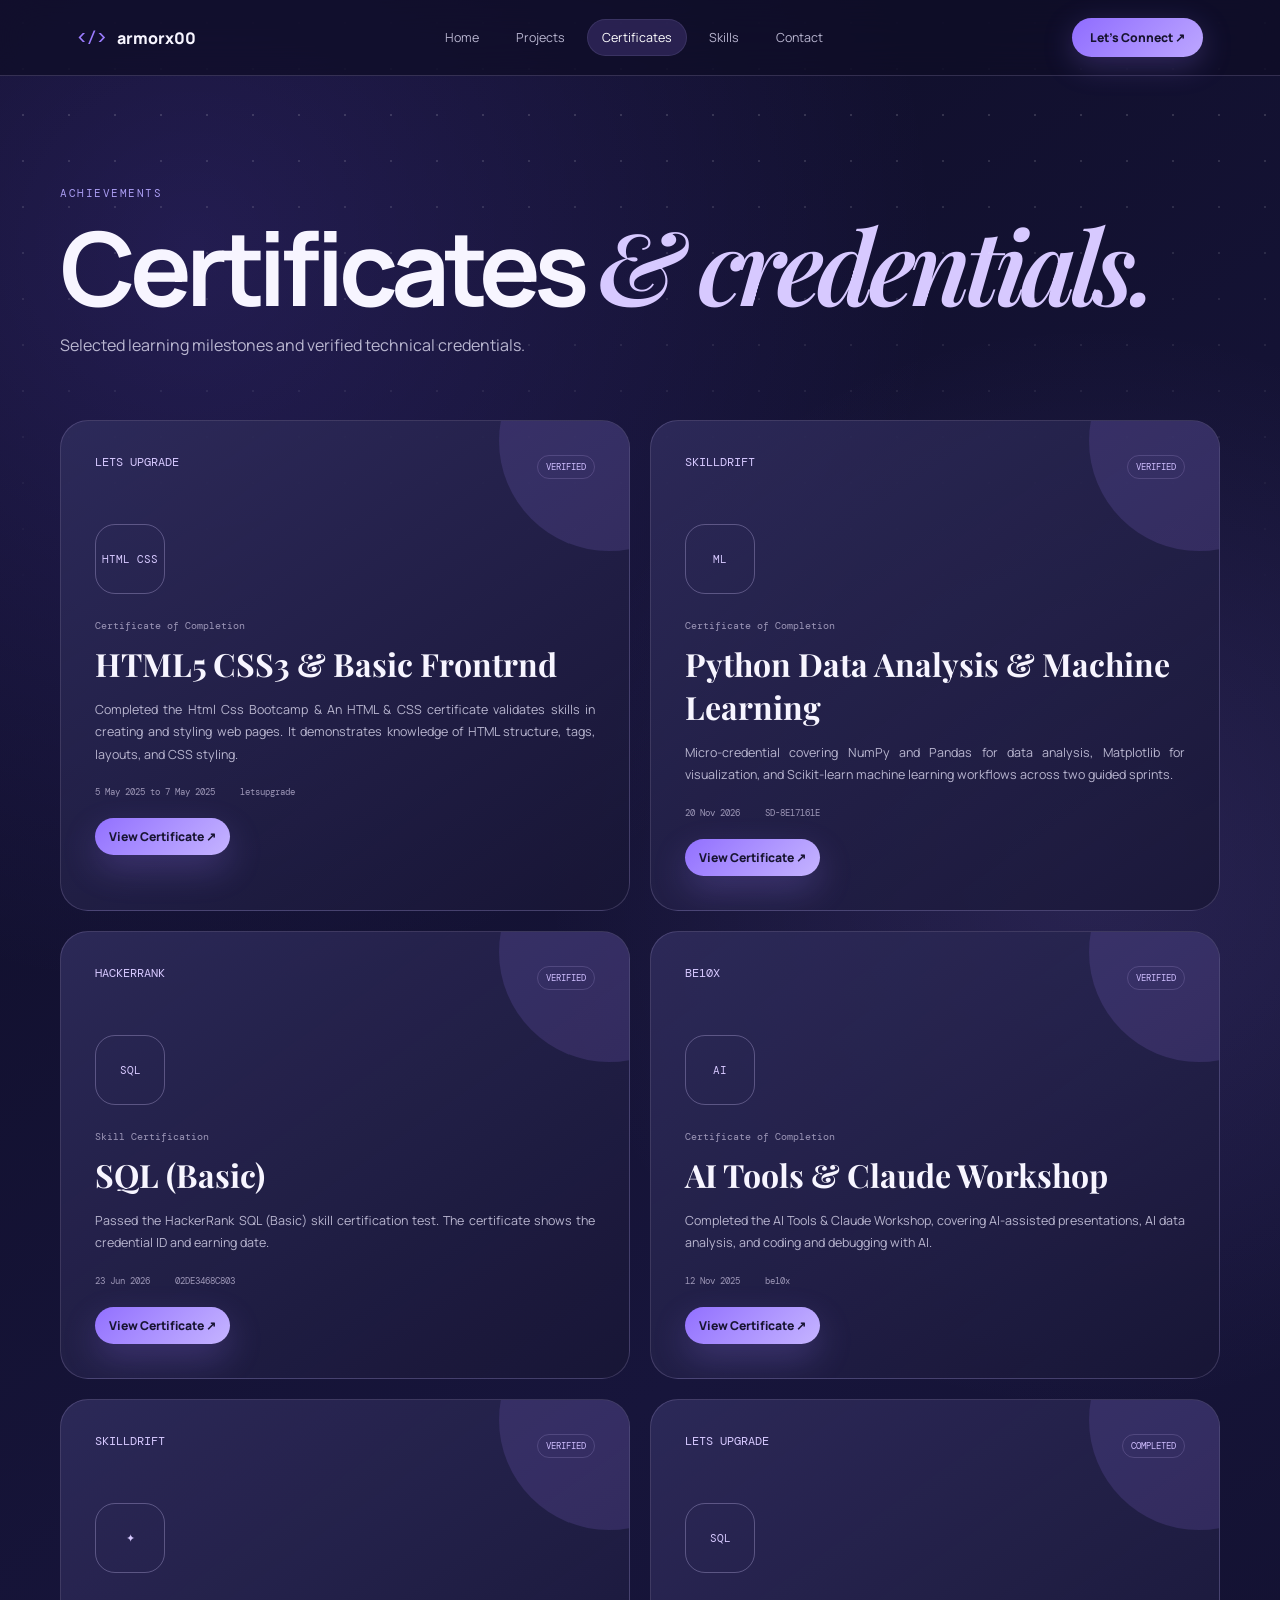
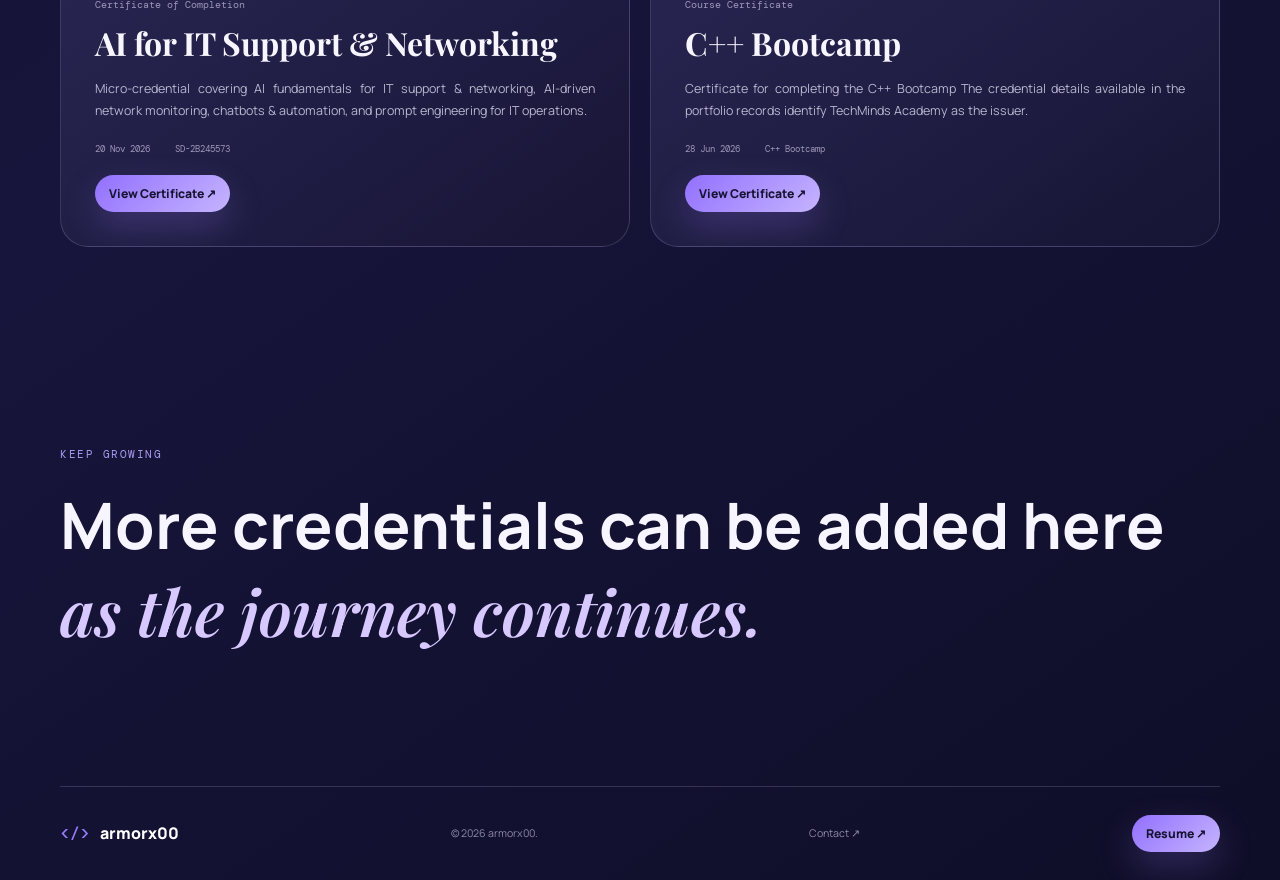
==== commit e0175269: "Add Resume button to footer" ====
--- a/certificates.html
+++ b/certificates.html
@@ -116,7 +116,7 @@
     </main>
     <footer class="footer"><a class="brand" href="index.html"><span
                 class="brand-mark">&lt;/&gt;</span><span>armorx00</span></a><span>© 2026 armorx00.</span><a
-            href="contact.html">Contact ↗</a></footer>
+            href="contact.html">Contact ↗</a><a class="button primary small resume-button" href="CVResume.pdf" target="_blank" rel="noopener">Resume ↗</a></footer>
     <script src="script.js"></script>
 </body>
 
--- a/style.css
+++ b/style.css
@@ -48,3 +48,4 @@
 .hero-orbit span{position:absolute;width:7px;height:7px;border-radius:50%;background:var(--lav);box-shadow:0 0 18px var(--lav)}
 .hero-orbit span:nth-child(1){left:18%;top:23%}.hero-orbit span:nth-child(2){right:11%;top:48%}.hero-orbit span:nth-child(3){left:31%;bottom:9%}
 @media(max-width:680px){.hero-badge{top:7%;right:0;font-size:.45rem}.hero-orbit{width:390px;height:390px}.hero-orbit:before{inset:55px}}
+.project-card{text-decoration:none;color:inherit;cursor:pointer}.project-card h3{transition:color .25s}.project-card:hover h3{color:#fff}.project-card:hover .circle-link{background:var(--lav);color:#171431;transform:translate(2px,-2px)}.project-card:focus-visible{outline:2px solid var(--lav);outline-offset:4px}
